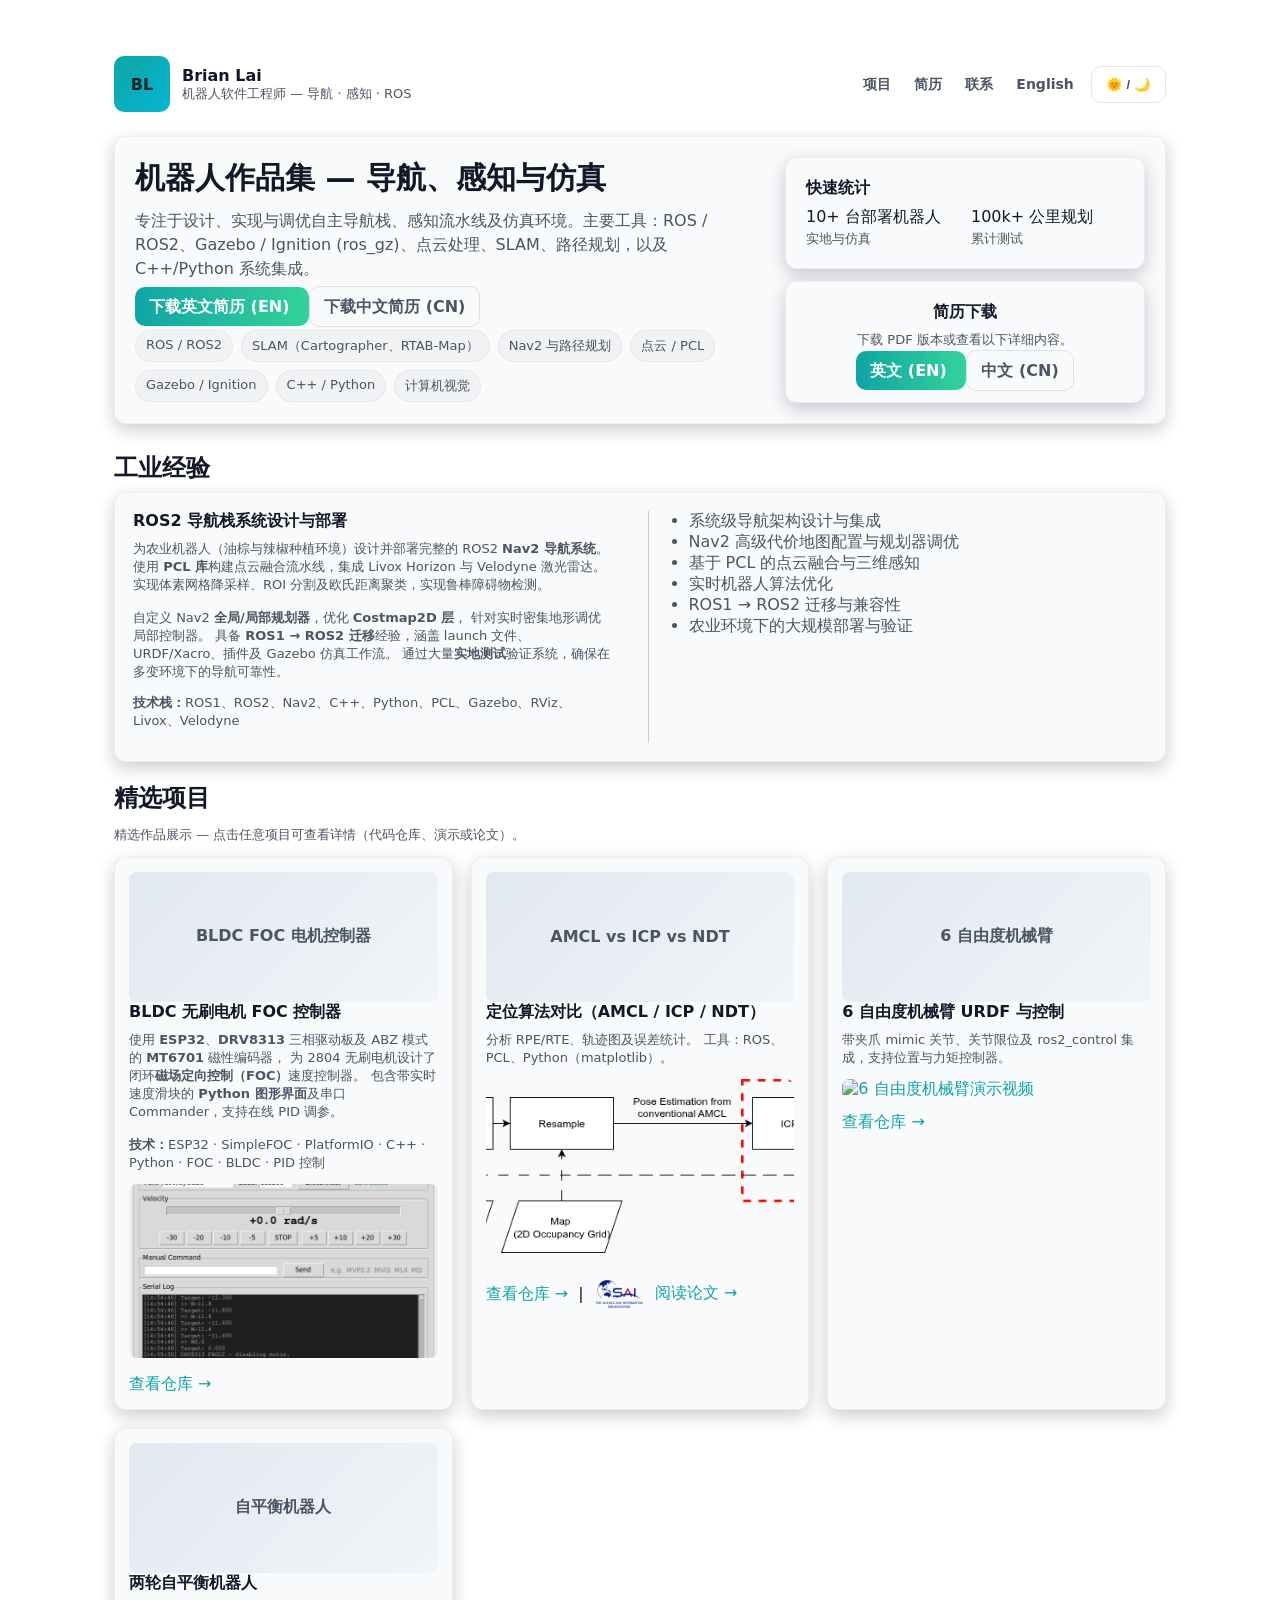
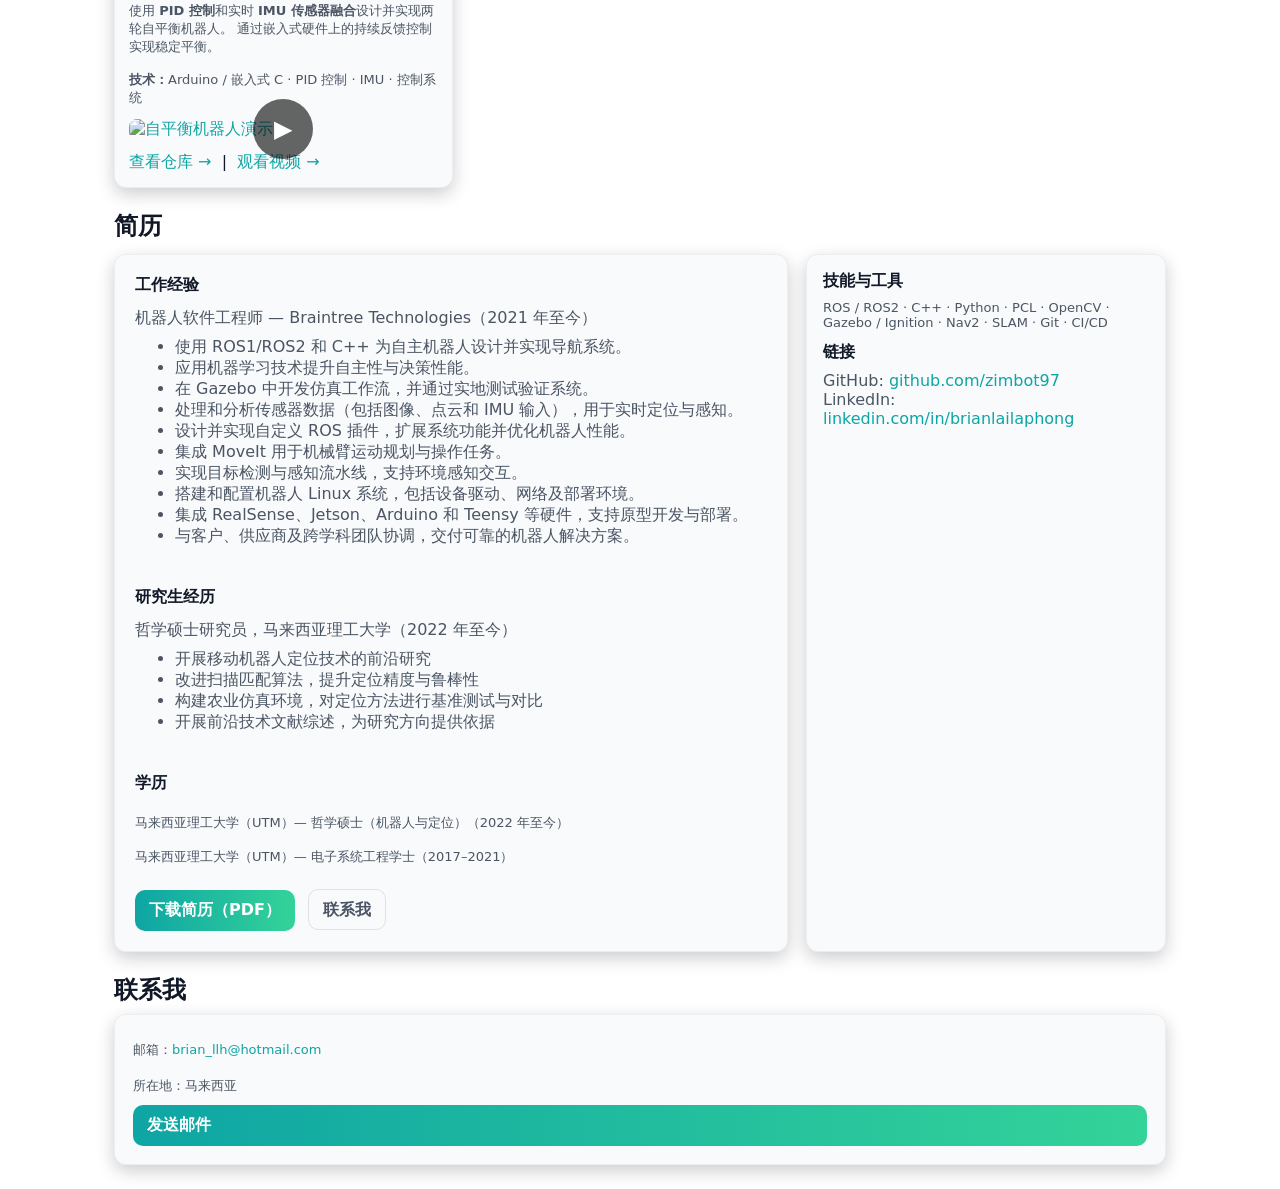
==== index_zh.html @ e74dd743 "latest update, add chinese page and fixed mobile view" ====
<!doctype html>
<html lang="zh">
<head>
  <meta charset="utf-8" />
  <meta name="viewport" content="width=device-width,initial-scale=1" />
  <title>机器人作品集 — Brian Lai</title>
  <meta name="description" content="机器人作品集与简历 — 导航、感知、仿真及 ROS 项目。" />
  <style>
    :root {
      --bg: #ffffff;
      --card: #f8fafc;
      --muted: #4b5563;
      --accent: #0ea5a4;
      --text: #111827;
    }

    [data-theme="dark"] {
      --bg: #0f1724;
      --card: #0b1220;
      --muted: #9aa4b2;
      --accent: #6ee7b7;
      --text: #e6eef6;
    }


    * { box-sizing: border-box; }
    html,body {
      height:100%;
      margin:0;
      font-family: Inter, ui-sans-serif, system-ui, -apple-system, "Segoe UI", Roboto, "Helvetica Neue", Arial;
      color: var(--text);
      transition: background 0.3s, color 0.3s;
    }
     [data-theme="dark"] body {
      background: #000000;
    }

    /* Industrial section layout */
    .industrial-container {
      display: flex;
      gap: 20px;
    }

    .industrial-left {
      flex: 1;
      padding-right: 16px;
    }

    .industrial-divider {
      width: 1px;
      background: #ccc;
    }

    .industrial-right {
      flex: 1;
    }

    .industrial-right ul {
      margin: 0;
      padding-left: 20px;
      color: var(--muted);
    }

@media (max-width: 768px) {
  .industrial-container {
    flex-direction: column;
  }
  .industrial-left,
  .industrial-divider {
    display: none;
  }
  .industrial-right {
    width: 100%;
  }
}

    a { color: var(--accent); text-decoration:none; }
    .wrap{max-width:1100px;margin:32px auto;padding:24px}
    header{display:flex;align-items:center;justify-content:space-between;margin-bottom:24px}
    .brand{display:flex;gap:12px;align-items:center}
    .logo{width:56px;height:56px;border-radius:10px;background:linear-gradient(135deg,#0ea5a4,#06b6d4);display:flex;align-items:center;justify-content:center;font-weight:700;color:#042028}
    nav a{margin-left:18px;font-weight:600;font-size:14px;color:var(--muted)}
    .hero{display:grid;grid-template-columns:1fr 360px;gap:28px;align-items:center;margin-bottom:28px}
    .card{background: var(--card);padding:20px;border-radius:12px;box-shadow:0 6px 18px rgba(2,6,23,0.2);border:1px solid rgba(0,0,0,0.05)}
    h1{margin:0;font-size:30px}
    p.lead{color:var(--muted);margin-top:10px;line-height:1.5}
    .ctas{margin-top:16px;display:flex;gap:12px}
    .btn{padding:10px 14px;border-radius:10px;font-weight:700;border:none;cursor:pointer}
    .btn-primary{background:linear-gradient(90deg,var(--accent),#34d399);color:#fff}
    .btn-ghost{background:transparent;color:var(--muted);border:1px solid rgba(0,0,0,0.1)}
    [data-theme="dark"] .btn-ghost{border:1px solid rgba(255,255,255,0.04)}
    .skills{display:flex;gap:8px;flex-wrap:wrap;margin-top:12px}
    .chip{background:rgba(0,0,0,0.03);padding:6px 10px;border-radius:999px;font-size:13px;color:var(--muted);border:1px solid rgba(0,0,0,0.05)}
    [data-theme="dark"] .chip{background:rgba(255,255,255,0.02);border:1px solid rgba(255,255,255,0.02)}

    /* Projects grid */
    .grid{display:grid;grid-template-columns:repeat(3,1fr);gap:18px}
    .project-title{font-size:16px;margin:0}
    .meta{color:var(--muted);font-size:13px;margin-top:8px}
    .proj-img{height:130px;border-radius:8px;background:linear-gradient(135deg,#e2e8f0,#f1f5f9);display:flex;align-items:center;justify-content:center;color:var(--muted);font-weight:700}
    [data-theme="dark"] .proj-img{background:linear-gradient(135deg,#072033,#0b1320)}

    /* Resume & contact */
    .two-col{display:grid;grid-template-columns:1fr 360px;gap:18px}
    .resume-card{display:flex;flex-direction:column;gap:12px}
    .download{display:inline-flex;align-items:center;gap:8px}

    footer{margin-top:36px;color:var(--muted);font-size:13px;text-align:center}

    /* Responsive */
    @media (max-width:960px){.hero{grid-template-columns:1fr} .two-col{grid-template-columns:1fr} .grid{grid-template-columns:repeat(2,1fr)} }
    @media (max-width:560px){.grid{grid-template-columns:1fr} .brand .logo{width:46px;height:46px}}

    /* Mobile nav */
    @media (max-width:640px){
      .wrap{padding:16px}
      header{flex-wrap:wrap;gap:10px}
      nav{display:flex;flex-wrap:wrap;gap:4px;align-items:center}
      nav a{margin-left:10px;font-size:13px}
      h1{font-size:22px}
    }
  </style>
</head>
<body>
  <div class="wrap">
    <header>
      <div class="brand">
        <div class="logo">BL</div>
        <div>
          <div style="font-weight:800">Brian Lai</div>
          <div style="font-size:13px;color:var(--muted)">机器人软件工程师 — 导航 · 感知 · ROS</div>
        </div>
      </div>
      <nav>
        <a href="#projects">项目</a>
        <a href="#resume">简历</a>
        <a href="#contact">联系</a>
        <a href="./index.html" style="margin-left:18px;font-weight:600;font-size:14px">English</a>
        <button id="theme-toggle" class="btn btn-ghost" style="margin-left:12px">🌞 / 🌙</button>
      </nav>
    </header>

    <!-- Hero -->
    <section class="hero card">
      <div>
        <h1>机器人作品集 — 导航、感知与仿真</h1>
        <p class="lead">专注于设计、实现与调优自主导航栈、感知流水线及仿真环境。主要工具：ROS / ROS2、Gazebo / Ignition (ros_gz)、点云处理、SLAM、路径规划，以及 C++/Python 系统集成。</p>

        <a class="btn btn-primary" href="./resource/resume.pdf" download>
          下载英文简历 (EN)
        </a>

        <a class="btn btn-ghost"
          href="./resource/resume_cn.pdf"
          download
          style="margin-top:8px">
          下载中文简历 (CN)
        </a>

        <div class="skills" aria-hidden>
          <div class="chip">ROS / ROS2</div>
          <div class="chip">SLAM（Cartographer、RTAB-Map）</div>
          <div class="chip">Nav2 与路径规划</div>
          <div class="chip">点云 / PCL</div>
          <div class="chip">Gazebo / Ignition</div>
          <div class="chip">C++ / Python</div>
          <div class="chip">计算机视觉</div>
        </div>
      </div>

      <aside style="display:flex;flex-direction:column;gap:12px">
        <div class="card">
          <div style="font-weight:700">快速统计</div>
          <div style="display:flex;gap:12px;margin-top:8px">
            <div style="flex:1;">10+ 台部署机器人<br><span class="meta">实地与仿真</span></div>
            <div style="flex:1;">100k+ 公里规划<br><span class="meta">累计测试</span></div>
          </div>
        </div>

        <div class="card" style="text-align:center">
          <div style="font-weight:700">简历下载</div>
          <div class="meta">下载 PDF 版本或查看以下详细内容。</div>
          <div style="margin-top:12px">
          <a class="btn btn-primary" href="./resource/resume.pdf" download>
            英文 (EN)
          </a>

          <a class="btn btn-ghost"
            href="./resource/resume_cn.pdf"
            download
            style="margin-top:8px">
            中文 (CN)
          </a>
          </div>
        </div>
      </aside>
    </section>

    <!-- Industrial -->
    <section id="industrial" style="margin-top:22px">
      <h2 style="margin-bottom:8px">工业经验</h2>
      <div class="card" style="padding:18px; width:100%">

        <div class="industrial-container">
          <!-- Left -->
          <div class="industrial-left">
            <h3 class="project-title">ROS2 导航栈系统设计与部署</h3>
            <p class="meta">
              为农业机器人（油棕与辣椒种植环境）设计并部署完整的 ROS2 <b>Nav2 导航系统</b>。
              使用 <b>PCL 库</b>构建点云融合流水线，集成 Livox Horizon 与 Velodyne 激光雷达。
              实现体素网格降采样、ROI 分割及欧氏距离聚类，实现鲁棒障碍物检测。<br><br>
              自定义 Nav2 <b>全局/局部规划器</b>，优化 <b>Costmap2D 层</b>，
              针对实时密集地形调优局部控制器。
              具备 <b>ROS1 → ROS2 迁移</b>经验，涵盖 launch 文件、URDF/Xacro、插件及 Gazebo 仿真工作流。
              通过大量<b>实地测试</b>验证系统，确保在多变环境下的导航可靠性。
            </p>
            <p class="meta" style="margin-top:8px">
              <b>技术栈：</b>ROS1、ROS2、Nav2、C++、Python、PCL、Gazebo、RViz、Livox、Velodyne
            </p>
          </div>

          <!-- Divider -->
          <div class="industrial-divider"></div>

          <!-- Right -->
          <div class="industrial-right">
            <ul>
              <li>系统级导航架构设计与集成</li>
              <li>Nav2 高级代价地图配置与规划器调优</li>
              <li>基于 PCL 的点云融合与三维感知</li>
              <li>实时机器人算法优化</li>
              <li>ROS1 → ROS2 迁移与兼容性</li>
              <li>农业环境下的大规模部署与验证</li>
            </ul>
          </div>
        </div>
      </div>
    </section>

    <!-- Projects -->
    <section id="projects" style="margin-top:18px">
      <h2 style="margin-bottom:12px">精选项目</h2>
      <p class="meta">精选作品展示 — 点击任意项目可查看详情（代码仓库、演示或论文）。</p>
      <div class="grid" style="margin-top:12px">

        <article class="card" style="padding:14px">
          <div class="proj-img">BLDC FOC 电机控制器</div>
          <h3 class="project-title">BLDC 无刷电机 FOC 控制器</h3>

          <div class="meta">
            使用 <b>ESP32</b>、<b>DRV8313</b> 三相驱动板及 ABZ 模式的 <b>MT6701</b> 磁性编码器，
            为 2804 无刷电机设计了闭环<b>磁场定向控制（FOC）</b>速度控制器。
            包含带实时速度滑块的 <b>Python 图形界面</b>及串口 Commander，支持在线 PID 调参。
            <br><br>
            <b>技术：</b>ESP32 · SimpleFOC · PlatformIO · C++ · Python · FOC · BLDC · PID 控制
          </div>

          <div style="margin-top:12px">
            <img
              src="./resource/bldc_motor_ui.png"
              alt="BLDC 电机控制器 Python 界面"
              style="width:100%; aspect-ratio:16/9; object-fit:cover; border-radius:8px"
            >
          </div>

          <div style="margin-top:12px">
            <a href="https://github.com/zimbot97/bldc_motor_test" target="_blank">
              查看仓库 →
            </a>
          </div>
        </article>

        <article class="card" style="padding:14px">
          <div class="proj-img">AMCL vs ICP vs NDT</div>
          <h3 class="project-title">定位算法对比（AMCL / ICP / NDT）</h3>
          <div class="meta">
            分析 RPE/RTE、轨迹图及误差统计。
            工具：ROS、PCL、Python（matplotlib）。
          </div>

          <div style="margin-top:12px">
            <a href="https://github.com/zimbot97/ros2_ws" target="_blank">
              <img src="./resource/proposed-high-res_1 11 Aug.png"
                  alt="AMCL vs ICP vs NDT 项目缩略图"
                  style="width:100%; aspect-ratio:16/9; object-fit:cover; border-radius:8px">
            </a>
          </div>

          <div style="margin-top:12px">
            <a href="https://github.com/zimbot97/ros2_ws" aria-label="查看项目">查看仓库 →</a> &nbsp;|&nbsp;
            <a href="https://thesai.org/Publications/ViewPaper?Volume=16&Issue=3&Code=ijacsa&SerialNo=100" aria-label="阅读论文">
              <img src="./resource/sai.png" alt="论文标志" style="height:50px; vertical-align:middle; margin-right:6px;">
              阅读论文 →
            </a>
          </div>
        </article>

        <article class="card" style="padding:14px">
          <div class="proj-img">6 自由度机械臂</div>
          <h3 class="project-title">6 自由度机械臂 URDF 与控制</h3>
          <div class="meta">
            带夹爪 mimic 关节、关节限位及 ros2_control 集成，支持位置与力矩控制器。
          </div>

          <div style="margin-top:12px">
            <a href="https://www.youtube.com/watch?v=IXoSNhc9wtE" target="_blank">
              <img src="https://img.youtube.com/vi/IXoSNhc9wtE/0.jpg"
                  alt="6 自由度机械臂演示视频"
                  style="width:100%; aspect-ratio:16/9; object-fit:cover; border-radius:8px">
            </a>
          </div>

          <div style="margin-top:12px">
            <a href="https://github.com/zimbot97/6dof_robotics_arm">查看仓库 →</a>
          </div>
        </article>

        <article class="card" style="padding:14px">
          <div class="proj-img">自平衡机器人</div>
          <h3 class="project-title">两轮自平衡机器人</h3>

          <div class="meta">
            使用 <b>PID 控制</b>和实时 <b>IMU 传感器融合</b>设计并实现两轮自平衡机器人。
            通过嵌入式硬件上的持续反馈控制实现稳定平衡。
            <br><br>
            <b>技术：</b>Arduino / 嵌入式 C · PID 控制 · IMU · 控制系统
          </div>

          <div style="margin-top:12px; position:relative;">
            <a href="https://www.youtube.com/watch?v=rlDmU0SHkQA" target="_blank">
              <img
                src="https://img.youtube.com/vi/rlDmU0SHkQA/maxresdefault.jpg"
                alt="自平衡机器人演示"
                style="width:100%; aspect-ratio:16/9; object-fit:cover; border-radius:8px"
              >
              <div style="
                position:absolute;
                top:50%; left:50%;
                transform:translate(-50%, -50%);
                background:rgba(0,0,0,0.6);
                border-radius:50%;
                width:60px; height:60px;
                display:flex;
                align-items:center;
                justify-content:center;
                color:white;
                font-size:24px;
              ">
                ▶
              </div>
            </a>
          </div>

          <div style="margin-top:12px">
            <a href="https://github.com/zimbot97/Self-balancing-two-wheels-robot" target="_blank">
              查看仓库 →
            </a>
            &nbsp;|&nbsp;
            <a href="https://www.youtube.com/watch?v=rlDmU0SHkQA" target="_blank">
              观看视频 →
            </a>
          </div>
        </article>

      </div>
    </section>

    <!-- Resume -->
    <section id="resume" style="margin-top:22px">
      <h2 style="margin-bottom:8px">简历</h2>
      <div class="two-col" style="margin-top:12px">
        <div class="card resume-card">

          <!-- Experience -->
          <div style="font-weight:800">工作经验</div>
          <div style="color:var(--muted)">
            机器人软件工程师 — Braintree Technologies（2021 年至今）
            <ul style="margin-top:8px;color:var(--muted)">
              <li>使用 ROS1/ROS2 和 C++ 为自主机器人设计并实现导航系统。</li>
              <li>应用机器学习技术提升自主性与决策性能。</li>
              <li>在 Gazebo 中开发仿真工作流，并通过实地测试验证系统。</li>
              <li>处理和分析传感器数据（包括图像、点云和 IMU 输入），用于实时定位与感知。</li>
              <li>设计并实现自定义 ROS 插件，扩展系统功能并优化机器人性能。</li>
              <li>集成 MoveIt 用于机械臂运动规划与操作任务。</li>
              <li>实现目标检测与感知流水线，支持环境感知交互。</li>
              <li>搭建和配置机器人 Linux 系统，包括设备驱动、网络及部署环境。</li>
              <li>集成 RealSense、Jetson、Arduino 和 Teensy 等硬件，支持原型开发与部署。</li>
              <li>与客户、供应商及跨学科团队协调，交付可靠的机器人解决方案。</li>
            </ul>
          </div>

          <!-- Postgraduate Experience -->
          <div style="font-weight:800;margin-top:12px">研究生经历</div>
          <div style="color:var(--muted)">
            哲学硕士研究员，马来西亚理工大学（2022 年至今）
            <ul style="margin-top:8px;color:var(--muted)">
              <li>开展移动机器人定位技术的前沿研究</li>
              <li>改进扫描匹配算法，提升定位精度与鲁棒性</li>
              <li>构建农业仿真环境，对定位方法进行基准测试与对比</li>
              <li>开展前沿技术文献综述，为研究方向提供依据</li>
            </ul>
          </div>

          <!-- Education -->
          <div style="font-weight:800;margin-top:12px">学历</div>
          <div class="meta">
            马来西亚理工大学（UTM）— 哲学硕士（机器人与定位）（2022 年至今）
          </div>
          <div class="meta" style="margin-top:4px">
            马来西亚理工大学（UTM）— 电子系统工程学士（2017–2021）
          </div>

          <div style="margin-top:12px">
            <a class="btn btn-primary download" href="./resource/resume.pdf" download>下载简历（PDF）</a>
            <a class="btn btn-ghost" style="margin-left:8px" href="#contact">联系我</a>
          </div>
        </div>

        <!-- Sidebar -->
        <aside class="card" style="padding:16px">
          <div style="font-weight:700">技能与工具</div>
          <div class="meta" style="margin-top:8px">
            ROS / ROS2 · C++ · Python · PCL · OpenCV · Gazebo / Ignition · Nav2 · SLAM · Git · CI/CD
          </div>

          <div style="margin-top:12px">
            <div style="font-weight:700">链接</div>
            <div style="margin-top:8px;color:var(--muted)">
              <div>GitHub: <a href="https://github.com/zimbot97">github.com/zimbot97</a></div>
              <div>LinkedIn: <a href="https://linkedin.com/in/brianlailaphong">linkedin.com/in/brianlailaphong</a></div>
            </div>
          </div>
        </aside>
      </div>
    </section>

    <!-- Contact -->
    <section id="contact" style="margin-top:22px">
      <h2 style="margin-bottom:8px">联系我</h2>
      <div class="card" style="padding:18px;display:flex;flex-direction:column;gap:10px">
        <div class="meta">邮箱：<a href="mailto:brian_llh@hotmail.com">brian_llh@hotmail.com</a></div>
        <div class="meta">所在地：马来西亚</div>

        <a class="btn btn-primary"
          href="mailto:brian_llh@hotmail.com?subject=Contact from Website&body=Hi Brian,">
          发送邮件
        </a>
      </div>
    </section>

  </div>

  <script>
    const root = document.documentElement;
    const toggleBtn = document.getElementById("theme-toggle");

    const savedTheme = localStorage.getItem("theme");
    if (savedTheme) {
      root.setAttribute("data-theme", savedTheme);
    } else if (window.matchMedia("(prefers-color-scheme: dark)").matches) {
      root.setAttribute("data-theme", "dark");
    }

    toggleBtn.addEventListener("click", () => {
      if (root.getAttribute("data-theme") === "dark") {
        root.setAttribute("data-theme", "light");
        localStorage.setItem("theme", "light");
      } else {
        root.setAttribute("data-theme", "dark");
        localStorage.setItem("theme", "dark");
      }
    });
  </script>

  <!-- Google tag (gtag.js) -->
<script async src="https://www.googletagmanager.com/gtag/js?id=G-XYKCB21JE3"></script>
<script>
  window.dataLayer = window.dataLayer || [];
  function gtag(){dataLayer.push(arguments);}
  gtag('js', new Date());

  gtag('config', 'G-XYKCB21JE3');
</script>
</body>
</html>
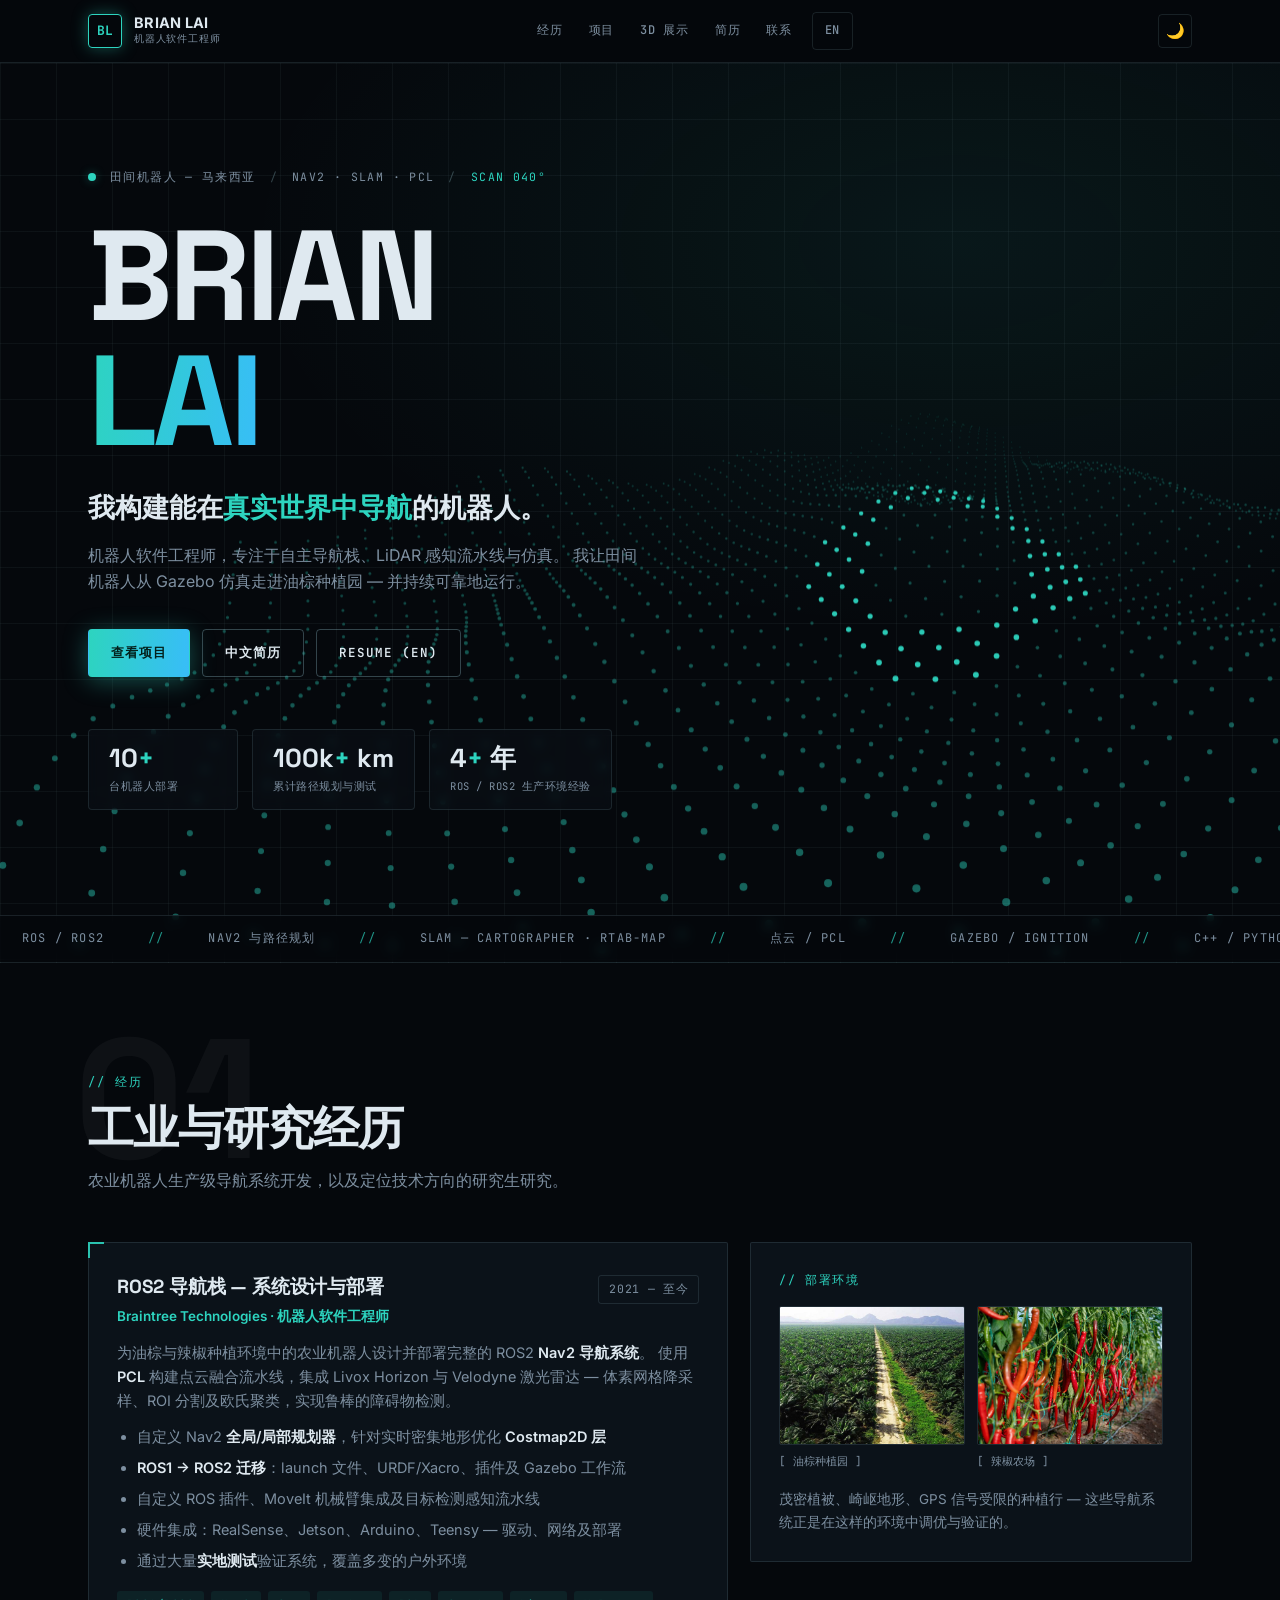
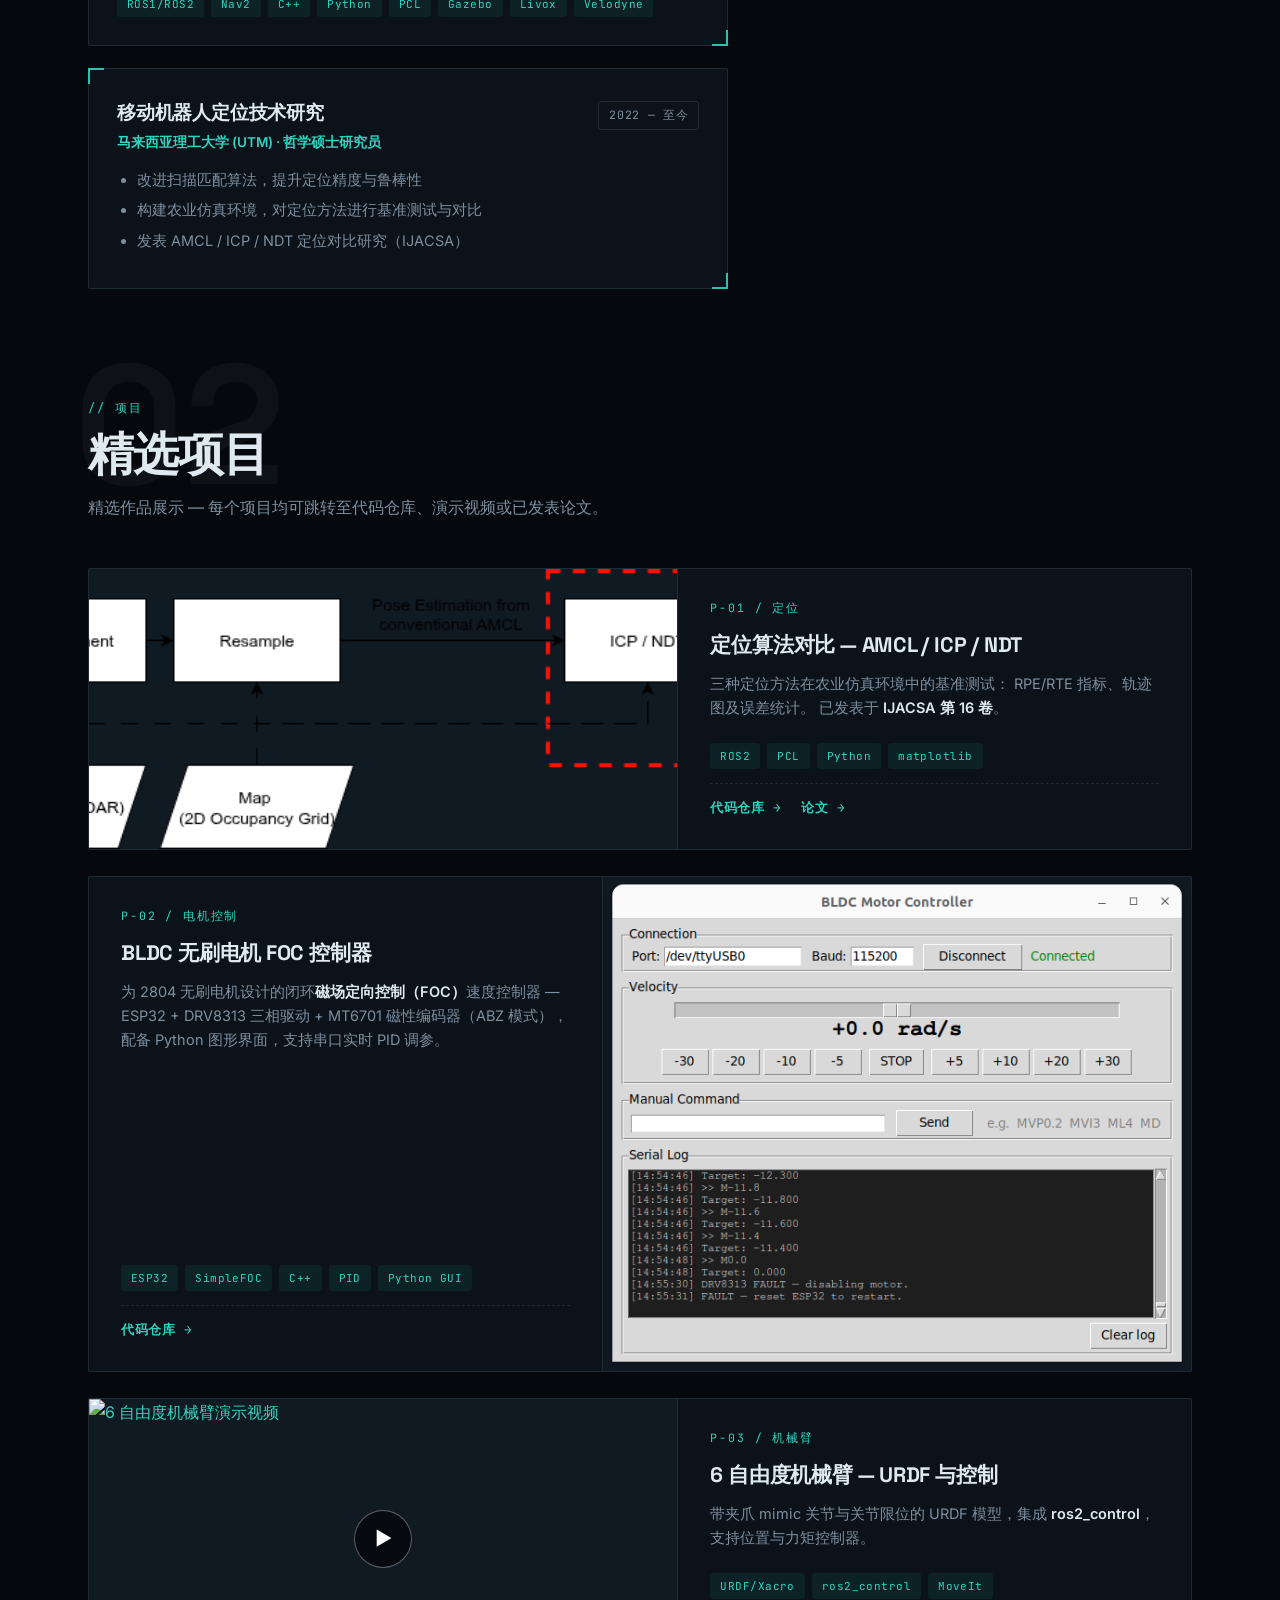
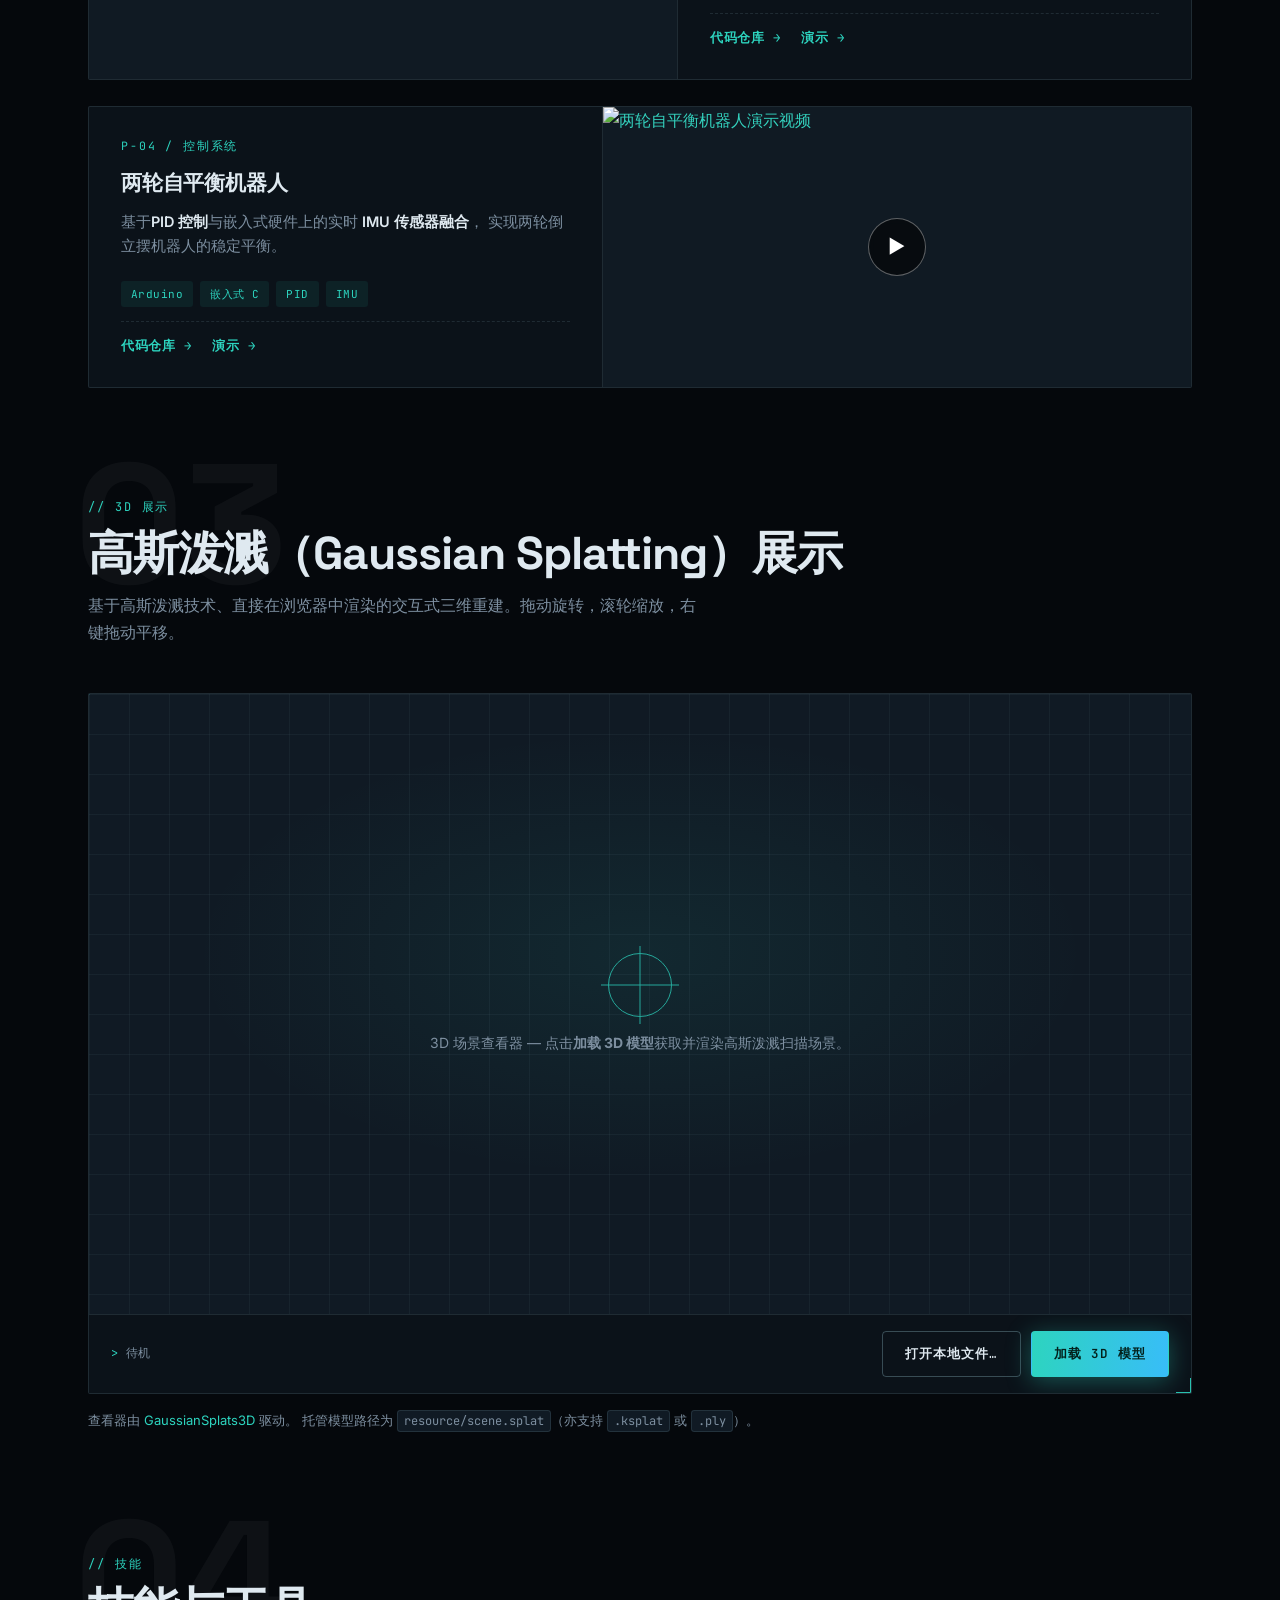
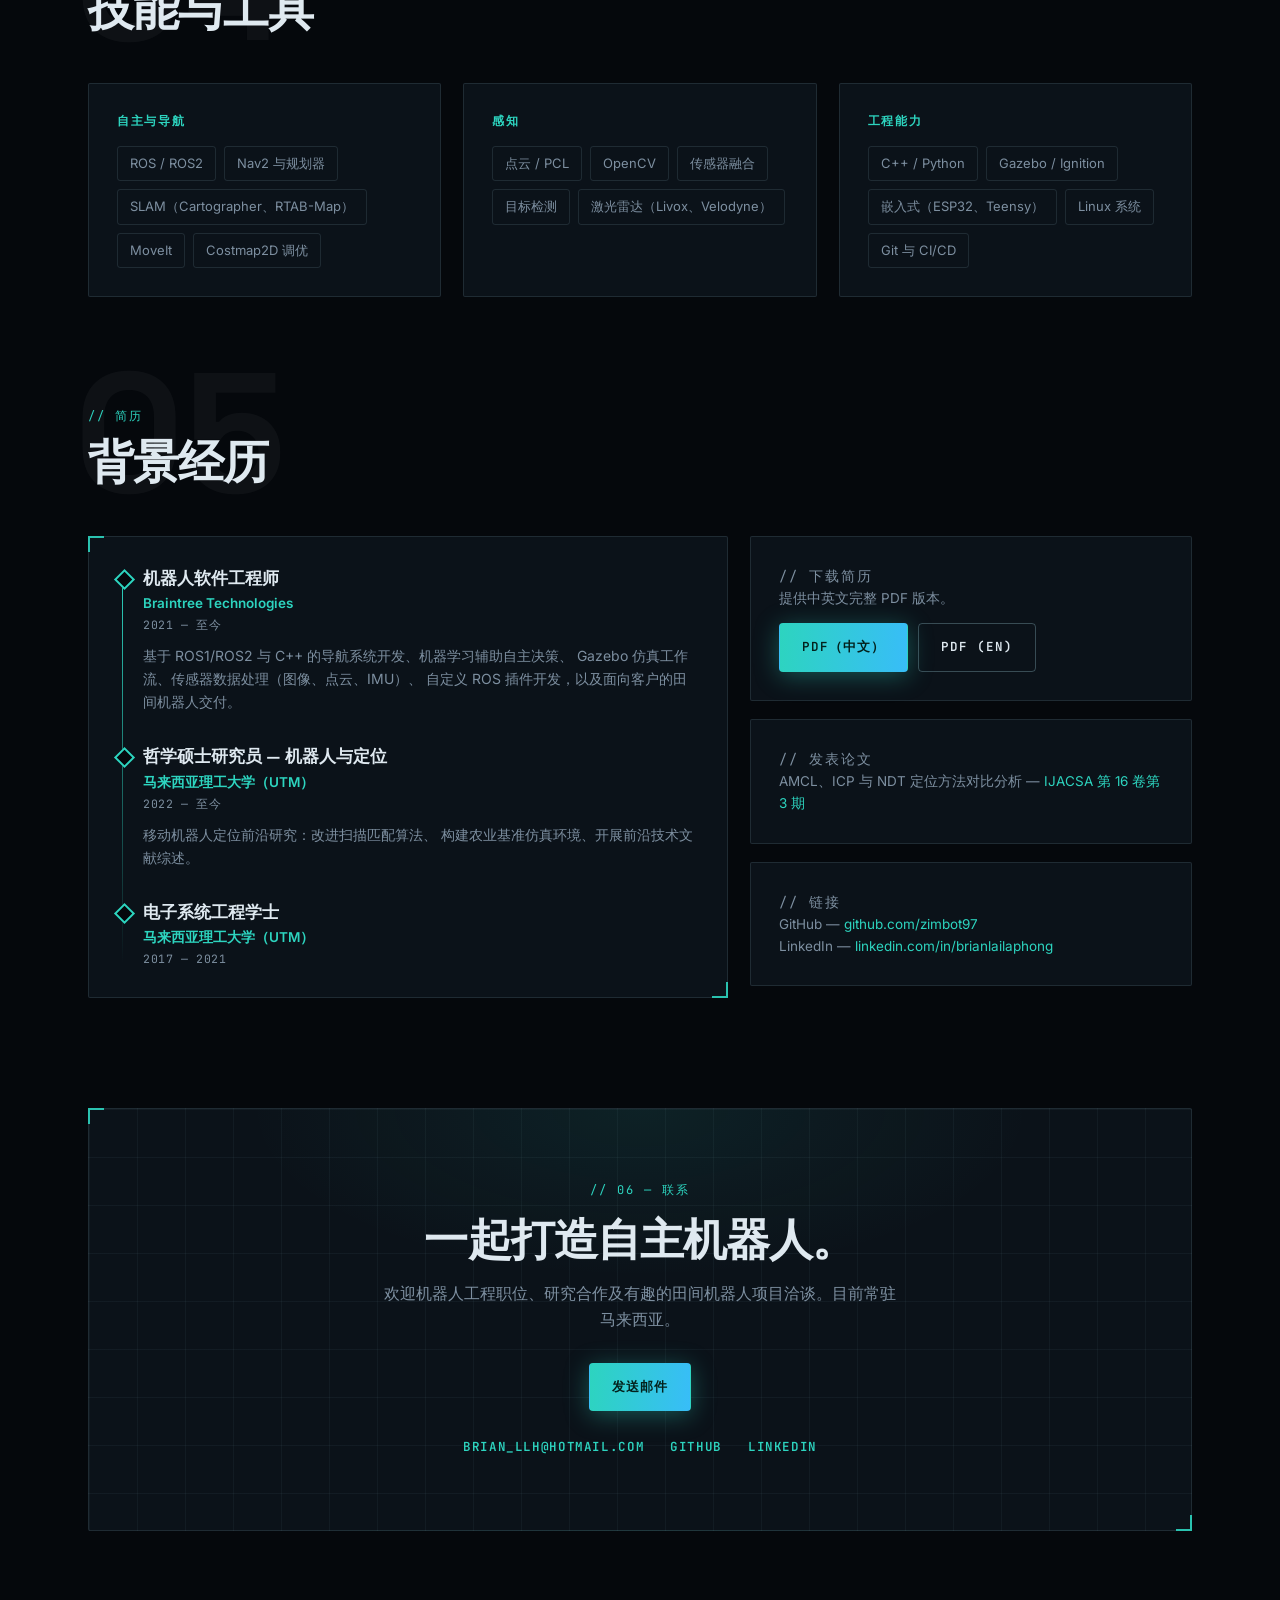
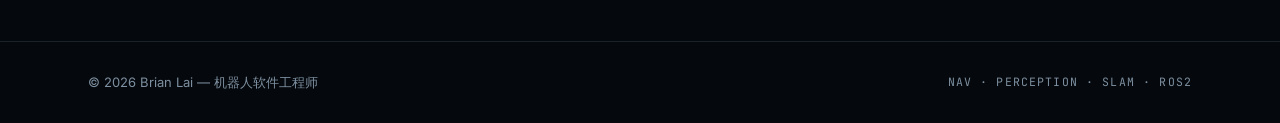
==== commit 801eb5be: "redesign modern" ====
--- a/index_zh.html
+++ b/index_zh.html
@@ -3,483 +3,464 @@
 <head>
   <meta charset="utf-8" />
   <meta name="viewport" content="width=device-width,initial-scale=1" />
-  <title>机器人作品集 — Brian Lai</title>
-  <meta name="description" content="机器人作品集与简历 — 导航、感知、仿真及 ROS 项目。" />
-  <style>
-    :root {
-      --bg: #ffffff;
-      --card: #f8fafc;
-      --muted: #4b5563;
-      --accent: #0ea5a4;
-      --text: #111827;
+  <title>Brian Lai — 机器人软件工程师</title>
+  <meta name="description" content="Brian Lai 的机器人作品集 — 自主导航、感知、SLAM 及 ROS/ROS2 田间机器人系统。" />
+  <meta property="og:title" content="Brian Lai — 机器人软件工程师" />
+  <meta property="og:description" content="自主导航、感知、SLAM 及 ROS/ROS2 田间机器人系统。" />
+  <meta property="og:type" content="website" />
+
+  <link rel="preconnect" href="https://fonts.googleapis.com" />
+  <link rel="preconnect" href="https://fonts.gstatic.com" crossorigin />
+  <link href="https://fonts.googleapis.com/css2?family=Inter:wght@400;500;600;700&family=Space+Grotesk:wght@500;600;700&family=JetBrains+Mono:wght@400;500;600&display=swap" rel="stylesheet" />
+  <link rel="stylesheet" href="./assets/style.css" />
+
+  <!-- Gaussian splat viewer (lazy-loaded on demand by assets/main.js) -->
+  <script type="importmap">
+  {
+    "imports": {
+      "three": "https://unpkg.com/three@0.160.0/build/three.module.js",
+      "@mkkellogg/gaussian-splats-3d": "https://unpkg.com/@mkkellogg/gaussian-splats-3d@0.4/build/gaussian-splats-3d.module.js"
     }
-
-    [data-theme="dark"] {
-      --bg: #0f1724;
-      --card: #0b1220;
-      --muted: #9aa4b2;
-      --accent: #6ee7b7;
-      --text: #e6eef6;
-    }
-
-
-    * { box-sizing: border-box; }
-    html,body {
-      height:100%;
-      margin:0;
-      font-family: Inter, ui-sans-serif, system-ui, -apple-system, "Segoe UI", Roboto, "Helvetica Neue", Arial;
-      color: var(--text);
-      transition: background 0.3s, color 0.3s;
-    }
-     [data-theme="dark"] body {
-      background: #000000;
-    }
-
-    /* Industrial section layout */
-    .industrial-container {
-      display: flex;
-      gap: 20px;
-    }
-
-    .industrial-left {
-      flex: 1;
-      padding-right: 16px;
-    }
-
-    .industrial-divider {
-      width: 1px;
-      background: #ccc;
-    }
-
-    .industrial-right {
-      flex: 1;
-    }
-
-    .industrial-right ul {
-      margin: 0;
-      padding-left: 20px;
-      color: var(--muted);
-    }
-
-@media (max-width: 768px) {
-  .industrial-container {
-    flex-direction: column;
   }
-  .industrial-left,
-  .industrial-divider {
-    display: none;
-  }
-  .industrial-right {
-    width: 100%;
-  }
-}
-
-    a { color: var(--accent); text-decoration:none; }
-    .wrap{max-width:1100px;margin:32px auto;padding:24px}
-    header{display:flex;align-items:center;justify-content:space-between;margin-bottom:24px}
-    .brand{display:flex;gap:12px;align-items:center}
-    .logo{width:56px;height:56px;border-radius:10px;background:linear-gradient(135deg,#0ea5a4,#06b6d4);display:flex;align-items:center;justify-content:center;font-weight:700;color:#042028}
-    nav a{margin-left:18px;font-weight:600;font-size:14px;color:var(--muted)}
-    .hero{display:grid;grid-template-columns:1fr 360px;gap:28px;align-items:center;margin-bottom:28px}
-    .card{background: var(--card);padding:20px;border-radius:12px;box-shadow:0 6px 18px rgba(2,6,23,0.2);border:1px solid rgba(0,0,0,0.05)}
-    h1{margin:0;font-size:30px}
-    p.lead{color:var(--muted);margin-top:10px;line-height:1.5}
-    .ctas{margin-top:16px;display:flex;gap:12px}
-    .btn{padding:10px 14px;border-radius:10px;font-weight:700;border:none;cursor:pointer}
-    .btn-primary{background:linear-gradient(90deg,var(--accent),#34d399);color:#fff}
-    .btn-ghost{background:transparent;color:var(--muted);border:1px solid rgba(0,0,0,0.1)}
-    [data-theme="dark"] .btn-ghost{border:1px solid rgba(255,255,255,0.04)}
-    .skills{display:flex;gap:8px;flex-wrap:wrap;margin-top:12px}
-    .chip{background:rgba(0,0,0,0.03);padding:6px 10px;border-radius:999px;font-size:13px;color:var(--muted);border:1px solid rgba(0,0,0,0.05)}
-    [data-theme="dark"] .chip{background:rgba(255,255,255,0.02);border:1px solid rgba(255,255,255,0.02)}
-
-    /* Projects grid */
-    .grid{display:grid;grid-template-columns:repeat(3,1fr);gap:18px}
-    .project-title{font-size:16px;margin:0}
-    .meta{color:var(--muted);font-size:13px;margin-top:8px}
-    .proj-img{height:130px;border-radius:8px;background:linear-gradient(135deg,#e2e8f0,#f1f5f9);display:flex;align-items:center;justify-content:center;color:var(--muted);font-weight:700}
-    [data-theme="dark"] .proj-img{background:linear-gradient(135deg,#072033,#0b1320)}
-
-    /* Resume & contact */
-    .two-col{display:grid;grid-template-columns:1fr 360px;gap:18px}
-    .resume-card{display:flex;flex-direction:column;gap:12px}
-    .download{display:inline-flex;align-items:center;gap:8px}
-
-    footer{margin-top:36px;color:var(--muted);font-size:13px;text-align:center}
-
-    /* Responsive */
-    @media (max-width:960px){.hero{grid-template-columns:1fr} .two-col{grid-template-columns:1fr} .grid{grid-template-columns:repeat(2,1fr)} }
-    @media (max-width:560px){.grid{grid-template-columns:1fr} .brand .logo{width:46px;height:46px}}
-
-    /* Mobile nav */
-    @media (max-width:640px){
-      .wrap{padding:16px}
-      header{flex-wrap:wrap;gap:10px}
-      nav{display:flex;flex-wrap:wrap;gap:4px;align-items:center}
-      nav a{margin-left:10px;font-size:13px}
-      h1{font-size:22px}
-    }
-  </style>
+  </script>
 </head>
 <body>
-  <div class="wrap">
-    <header>
-      <div class="brand">
+
+  <!-- ================= 导航 ================= -->
+  <nav class="nav">
+    <div class="wrap nav-inner">
+      <a class="brand" href="#top">
         <div class="logo">BL</div>
         <div>
-          <div style="font-weight:800">Brian Lai</div>
-          <div style="font-size:13px;color:var(--muted)">机器人软件工程师 — 导航 · 感知 · ROS</div>
-        </div>
-      </div>
-      <nav>
+          <div class="brand-name">BRIAN LAI</div>
+          <div class="brand-role">机器人软件工程师</div>
+        </div>
+      </a>
+
+      <div class="nav-links" id="nav-links">
+        <a href="#experience">经历</a>
         <a href="#projects">项目</a>
+        <a href="#showcase">3D 展示</a>
         <a href="#resume">简历</a>
         <a href="#contact">联系</a>
-        <a href="./index.html" style="margin-left:18px;font-weight:600;font-size:14px">English</a>
-        <button id="theme-toggle" class="btn btn-ghost" style="margin-left:12px">🌞 / 🌙</button>
-      </nav>
-    </header>
-
-    <!-- Hero -->
-    <section class="hero card">
-      <div>
-        <h1>机器人作品集 — 导航、感知与仿真</h1>
-        <p class="lead">专注于设计、实现与调优自主导航栈、感知流水线及仿真环境。主要工具：ROS / ROS2、Gazebo / Ignition (ros_gz)、点云处理、SLAM、路径规划，以及 C++/Python 系统集成。</p>
-
-        <a class="btn btn-primary" href="./resource/resume.pdf" download>
-          下载英文简历 (EN)
-        </a>
-
-        <a class="btn btn-ghost"
-          href="./resource/resume_cn.pdf"
-          download
-          style="margin-top:8px">
-          下载中文简历 (CN)
-        </a>
-
-        <div class="skills" aria-hidden>
-          <div class="chip">ROS / ROS2</div>
-          <div class="chip">SLAM（Cartographer、RTAB-Map）</div>
-          <div class="chip">Nav2 与路径规划</div>
-          <div class="chip">点云 / PCL</div>
-          <div class="chip">Gazebo / Ignition</div>
-          <div class="chip">C++ / Python</div>
-          <div class="chip">计算机视觉</div>
-        </div>
-      </div>
-
-      <aside style="display:flex;flex-direction:column;gap:12px">
-        <div class="card">
-          <div style="font-weight:700">快速统计</div>
-          <div style="display:flex;gap:12px;margin-top:8px">
-            <div style="flex:1;">10+ 台部署机器人<br><span class="meta">实地与仿真</span></div>
-            <div style="flex:1;">100k+ 公里规划<br><span class="meta">累计测试</span></div>
-          </div>
-        </div>
-
-        <div class="card" style="text-align:center">
-          <div style="font-weight:700">简历下载</div>
-          <div class="meta">下载 PDF 版本或查看以下详细内容。</div>
-          <div style="margin-top:12px">
-          <a class="btn btn-primary" href="./resource/resume.pdf" download>
-            英文 (EN)
+        <a class="lang" href="./index.html">EN</a>
+      </div>
+
+      <div style="display:flex;gap:8px;align-items:center">
+        <button id="theme-toggle" class="icon-btn" aria-label="切换主题">🌙</button>
+        <button id="nav-burger" class="icon-btn nav-burger" aria-label="菜单">☰</button>
+      </div>
+    </div>
+  </nav>
+
+  <!-- ================= 首屏 ================= -->
+  <header class="hero" id="top">
+    <canvas id="pointcloud" aria-hidden="true"></canvas>
+
+    <div class="wrap hero-inner">
+      <div class="hud-line mono">
+        <span class="dot"></span>
+        <span>田间机器人 — 马来西亚</span>
+        <span class="hud-sep">/</span>
+        <span>Nav2 · SLAM · PCL</span>
+        <span class="hud-sep">/</span>
+        <span id="hud-scan">SCAN 000°</span>
+      </div>
+
+      <h1 class="hero-name">Brian<br /><span class="accent">Lai</span></h1>
+
+      <p class="hero-tagline">我构建能在<em>真实世界中导航</em>的机器人。</p>
+
+      <p class="lead">
+        机器人软件工程师，专注于自主导航栈、LiDAR 感知流水线与仿真。
+        我让田间机器人从 Gazebo 仿真走进油棕种植园 — 并持续可靠地运行。
+      </p>
+
+      <div class="ctas">
+        <a class="btn btn-primary" href="#projects">查看项目</a>
+        <a class="btn btn-ghost" href="./resource/resume_cn.pdf" download>中文简历</a>
+        <a class="btn btn-ghost" href="./resource/resume.pdf" download>Resume (EN)</a>
+      </div>
+
+      <div class="hero-stats">
+        <div class="stat">
+          <div class="stat-num">10<em>+</em></div>
+          <div class="stat-label">台机器人部署</div>
+        </div>
+        <div class="stat">
+          <div class="stat-num">100k<em>+</em> km</div>
+          <div class="stat-label">累计路径规划与测试</div>
+        </div>
+        <div class="stat">
+          <div class="stat-num">4<em>+</em> 年</div>
+          <div class="stat-label">ROS / ROS2 生产环境经验</div>
+        </div>
+      </div>
+    </div>
+
+    <div class="ticker" aria-hidden="true">
+      <div class="ticker-track">
+        <div class="ticker-group">
+          <span>ROS / ROS2</span><span>Nav2 与路径规划</span><span>SLAM — Cartographer · RTAB-Map</span>
+          <span>点云 / PCL</span><span>Gazebo / Ignition</span><span>C++ / Python</span>
+          <span>计算机视觉</span><span>MoveIt</span><span>Livox · Velodyne 激光雷达</span>
+        </div>
+        <div class="ticker-group">
+          <span>ROS / ROS2</span><span>Nav2 与路径规划</span><span>SLAM — Cartographer · RTAB-Map</span>
+          <span>点云 / PCL</span><span>Gazebo / Ignition</span><span>C++ / Python</span>
+          <span>计算机视觉</span><span>MoveIt</span><span>Livox · Velodyne 激光雷达</span>
+        </div>
+      </div>
+    </div>
+  </header>
+
+  <main class="wrap">
+
+    <!-- ================= 经历 ================= -->
+    <section class="section" id="experience">
+      <div class="section-head reveal">
+        <span class="ghost-num">01</span>
+        <div class="section-index mono">// 经历</div>
+        <h2>工业与研究经历</h2>
+        <p>农业机器人生产级导航系统开发，以及定位技术方向的研究生研究。</p>
+      </div>
+
+      <div class="exp-grid">
+        <div class="exp-main">
+          <article class="card corners reveal">
+            <div class="exp-header">
+              <div>
+                <h3>ROS2 导航栈 — 系统设计与部署</h3>
+                <div class="exp-org">Braintree Technologies · 机器人软件工程师</div>
+              </div>
+              <div class="exp-date">2021 — 至今</div>
+            </div>
+            <div class="exp-body">
+              为油棕与辣椒种植环境中的农业机器人设计并部署完整的 ROS2 <b>Nav2 导航系统</b>。
+              使用 <b>PCL</b> 构建点云融合流水线，集成 Livox Horizon 与 Velodyne 激光雷达 —
+              体素网格降采样、ROI 分割及欧氏聚类，实现鲁棒的障碍物检测。
+              <ul>
+                <li>自定义 Nav2 <b>全局/局部规划器</b>，针对实时密集地形优化 <b>Costmap2D 层</b></li>
+                <li><b>ROS1 → ROS2 迁移</b>：launch 文件、URDF/Xacro、插件及 Gazebo 工作流</li>
+                <li>自定义 ROS 插件、MoveIt 机械臂集成及目标检测感知流水线</li>
+                <li>硬件集成：RealSense、Jetson、Arduino、Teensy — 驱动、网络及部署</li>
+                <li>通过大量<b>实地测试</b>验证系统，覆盖多变的户外环境</li>
+              </ul>
+            </div>
+            <div class="tags" style="margin-top:18px">
+              <span class="tag">ROS1/ROS2</span><span class="tag">Nav2</span><span class="tag">C++</span>
+              <span class="tag">Python</span><span class="tag">PCL</span><span class="tag">Gazebo</span>
+              <span class="tag">Livox</span><span class="tag">Velodyne</span>
+            </div>
+          </article>
+
+          <article class="card corners reveal">
+            <div class="exp-header">
+              <div>
+                <h3>移动机器人定位技术研究</h3>
+                <div class="exp-org">马来西亚理工大学 (UTM) · 哲学硕士研究员</div>
+              </div>
+              <div class="exp-date">2022 — 至今</div>
+            </div>
+            <div class="exp-body">
+              <ul style="margin-top:0">
+                <li>改进扫描匹配算法，提升定位精度与鲁棒性</li>
+                <li>构建农业仿真环境，对定位方法进行基准测试与对比</li>
+                <li>发表 AMCL / ICP / NDT 定位对比研究（IJACSA）</li>
+              </ul>
+            </div>
+          </article>
+        </div>
+
+        <aside class="card reveal">
+          <p class="panel-label">// 部署环境</p>
+          <div class="field-photos">
+            <figure>
+              <img src="./resource/palm_oil.jpg" alt="油棕种植园部署环境" loading="lazy" />
+              <figcaption>[ 油棕种植园 ]</figcaption>
+            </figure>
+            <figure>
+              <img src="./resource/chilli.jpg" alt="辣椒农场部署环境" loading="lazy" />
+              <figcaption>[ 辣椒农场 ]</figcaption>
+            </figure>
+          </div>
+          <p class="side-note">
+            茂密植被、崎岖地形、GPS 信号受限的种植行 —
+            这些导航系统正是在这样的环境中调优与验证的。
+          </p>
+        </aside>
+      </div>
+    </section>
+
+    <!-- ================= 项目 ================= -->
+    <section class="section" id="projects">
+      <div class="section-head reveal">
+        <span class="ghost-num">02</span>
+        <div class="section-index mono">// 项目</div>
+        <h2>精选项目</h2>
+        <p>精选作品展示 — 每个项目均可跳转至代码仓库、演示视频或已发表论文。</p>
+      </div>
+
+      <div class="projects">
+
+        <article class="card proj reveal">
+          <a class="proj-media" href="https://github.com/zimbot97/ros2_ws" target="_blank" rel="noopener">
+            <img src="./resource/proposed-high-res_1 11 Aug.png" alt="AMCL vs ICP vs NDT 轨迹对比" loading="lazy" />
           </a>
-
-          <a class="btn btn-ghost"
-            href="./resource/resume_cn.pdf"
-            download
-            style="margin-top:8px">
-            中文 (CN)
+          <div class="proj-info">
+            <div class="proj-id">P-01 / 定位</div>
+            <h3>定位算法对比 — AMCL / ICP / NDT</h3>
+            <p class="proj-desc">
+              三种定位方法在农业仿真环境中的基准测试：
+              RPE/RTE 指标、轨迹图及误差统计。
+              已发表于 <b>IJACSA 第 16 卷</b>。
+            </p>
+            <div class="tags">
+              <span class="tag">ROS2</span><span class="tag">PCL</span><span class="tag">Python</span><span class="tag">matplotlib</span>
+            </div>
+            <div class="proj-links">
+              <a href="https://github.com/zimbot97/ros2_ws" target="_blank" rel="noopener">代码仓库 →</a>
+              <a href="https://thesai.org/Publications/ViewPaper?Volume=16&Issue=3&Code=ijacsa&SerialNo=100" target="_blank" rel="noopener">论文 →</a>
+            </div>
+          </div>
+        </article>
+
+        <article class="card proj flip reveal">
+          <a class="proj-media" href="https://github.com/zimbot97/bldc_motor_test" target="_blank" rel="noopener">
+            <img src="./resource/bldc_motor_ui.png" alt="BLDC 电机控制器 Python 界面" loading="lazy" />
           </a>
-          </div>
-        </div>
-      </aside>
-    </section>
-
-    <!-- Industrial -->
-    <section id="industrial" style="margin-top:22px">
-      <h2 style="margin-bottom:8px">工业经验</h2>
-      <div class="card" style="padding:18px; width:100%">
-
-        <div class="industrial-container">
-          <!-- Left -->
-          <div class="industrial-left">
-            <h3 class="project-title">ROS2 导航栈系统设计与部署</h3>
-            <p class="meta">
-              为农业机器人（油棕与辣椒种植环境）设计并部署完整的 ROS2 <b>Nav2 导航系统</b>。
-              使用 <b>PCL 库</b>构建点云融合流水线，集成 Livox Horizon 与 Velodyne 激光雷达。
-              实现体素网格降采样、ROI 分割及欧氏距离聚类，实现鲁棒障碍物检测。<br><br>
-              自定义 Nav2 <b>全局/局部规划器</b>，优化 <b>Costmap2D 层</b>，
-              针对实时密集地形调优局部控制器。
-              具备 <b>ROS1 → ROS2 迁移</b>经验，涵盖 launch 文件、URDF/Xacro、插件及 Gazebo 仿真工作流。
-              通过大量<b>实地测试</b>验证系统，确保在多变环境下的导航可靠性。
-            </p>
-            <p class="meta" style="margin-top:8px">
-              <b>技术栈：</b>ROS1、ROS2、Nav2、C++、Python、PCL、Gazebo、RViz、Livox、Velodyne
-            </p>
-          </div>
-
-          <!-- Divider -->
-          <div class="industrial-divider"></div>
-
-          <!-- Right -->
-          <div class="industrial-right">
-            <ul>
-              <li>系统级导航架构设计与集成</li>
-              <li>Nav2 高级代价地图配置与规划器调优</li>
-              <li>基于 PCL 的点云融合与三维感知</li>
-              <li>实时机器人算法优化</li>
-              <li>ROS1 → ROS2 迁移与兼容性</li>
-              <li>农业环境下的大规模部署与验证</li>
-            </ul>
-          </div>
-        </div>
-      </div>
-    </section>
-
-    <!-- Projects -->
-    <section id="projects" style="margin-top:18px">
-      <h2 style="margin-bottom:12px">精选项目</h2>
-      <p class="meta">精选作品展示 — 点击任意项目可查看详情（代码仓库、演示或论文）。</p>
-      <div class="grid" style="margin-top:12px">
-
-        <article class="card" style="padding:14px">
-          <div class="proj-img">BLDC FOC 电机控制器</div>
-          <h3 class="project-title">BLDC 无刷电机 FOC 控制器</h3>
-
-          <div class="meta">
-            使用 <b>ESP32</b>、<b>DRV8313</b> 三相驱动板及 ABZ 模式的 <b>MT6701</b> 磁性编码器，
-            为 2804 无刷电机设计了闭环<b>磁场定向控制（FOC）</b>速度控制器。
-            包含带实时速度滑块的 <b>Python 图形界面</b>及串口 Commander，支持在线 PID 调参。
-            <br><br>
-            <b>技术：</b>ESP32 · SimpleFOC · PlatformIO · C++ · Python · FOC · BLDC · PID 控制
-          </div>
-
-          <div style="margin-top:12px">
-            <img
-              src="./resource/bldc_motor_ui.png"
-              alt="BLDC 电机控制器 Python 界面"
-              style="width:100%; aspect-ratio:16/9; object-fit:cover; border-radius:8px"
-            >
-          </div>
-
-          <div style="margin-top:12px">
-            <a href="https://github.com/zimbot97/bldc_motor_test" target="_blank">
-              查看仓库 →
-            </a>
+          <div class="proj-info">
+            <div class="proj-id">P-02 / 电机控制</div>
+            <h3>BLDC 无刷电机 FOC 控制器</h3>
+            <p class="proj-desc">
+              为 2804 无刷电机设计的闭环<b>磁场定向控制（FOC）</b>速度控制器 —
+              ESP32 + DRV8313 三相驱动 + MT6701 磁性编码器（ABZ 模式），
+              配备 Python 图形界面，支持串口实时 PID 调参。
+            </p>
+            <div class="tags">
+              <span class="tag">ESP32</span><span class="tag">SimpleFOC</span><span class="tag">C++</span><span class="tag">PID</span><span class="tag">Python GUI</span>
+            </div>
+            <div class="proj-links">
+              <a href="https://github.com/zimbot97/bldc_motor_test" target="_blank" rel="noopener">代码仓库 →</a>
+            </div>
           </div>
         </article>
 
-        <article class="card" style="padding:14px">
-          <div class="proj-img">AMCL vs ICP vs NDT</div>
-          <h3 class="project-title">定位算法对比（AMCL / ICP / NDT）</h3>
-          <div class="meta">
-            分析 RPE/RTE、轨迹图及误差统计。
-            工具：ROS、PCL、Python（matplotlib）。
-          </div>
-
-          <div style="margin-top:12px">
-            <a href="https://github.com/zimbot97/ros2_ws" target="_blank">
-              <img src="./resource/proposed-high-res_1 11 Aug.png"
-                  alt="AMCL vs ICP vs NDT 项目缩略图"
-                  style="width:100%; aspect-ratio:16/9; object-fit:cover; border-radius:8px">
-            </a>
-          </div>
-
-          <div style="margin-top:12px">
-            <a href="https://github.com/zimbot97/ros2_ws" aria-label="查看项目">查看仓库 →</a> &nbsp;|&nbsp;
-            <a href="https://thesai.org/Publications/ViewPaper?Volume=16&Issue=3&Code=ijacsa&SerialNo=100" aria-label="阅读论文">
-              <img src="./resource/sai.png" alt="论文标志" style="height:50px; vertical-align:middle; margin-right:6px;">
-              阅读论文 →
-            </a>
+        <article class="card proj reveal">
+          <a class="proj-media" href="https://www.youtube.com/watch?v=IXoSNhc9wtE" target="_blank" rel="noopener">
+            <img src="https://img.youtube.com/vi/IXoSNhc9wtE/hqdefault.jpg" alt="6 自由度机械臂演示视频" loading="lazy" />
+            <span class="play-badge">▶</span>
+          </a>
+          <div class="proj-info">
+            <div class="proj-id">P-03 / 机械臂</div>
+            <h3>6 自由度机械臂 — URDF 与控制</h3>
+            <p class="proj-desc">
+              带夹爪 mimic 关节与关节限位的 URDF 模型，集成
+              <b>ros2_control</b>，支持位置与力矩控制器。
+            </p>
+            <div class="tags">
+              <span class="tag">URDF/Xacro</span><span class="tag">ros2_control</span><span class="tag">MoveIt</span>
+            </div>
+            <div class="proj-links">
+              <a href="https://github.com/zimbot97/6dof_robotics_arm" target="_blank" rel="noopener">代码仓库 →</a>
+              <a href="https://www.youtube.com/watch?v=IXoSNhc9wtE" target="_blank" rel="noopener">演示 →</a>
+            </div>
           </div>
         </article>
 
-        <article class="card" style="padding:14px">
-          <div class="proj-img">6 自由度机械臂</div>
-          <h3 class="project-title">6 自由度机械臂 URDF 与控制</h3>
-          <div class="meta">
-            带夹爪 mimic 关节、关节限位及 ros2_control 集成，支持位置与力矩控制器。
-          </div>
-
-          <div style="margin-top:12px">
-            <a href="https://www.youtube.com/watch?v=IXoSNhc9wtE" target="_blank">
-              <img src="https://img.youtube.com/vi/IXoSNhc9wtE/0.jpg"
-                  alt="6 自由度机械臂演示视频"
-                  style="width:100%; aspect-ratio:16/9; object-fit:cover; border-radius:8px">
-            </a>
-          </div>
-
-          <div style="margin-top:12px">
-            <a href="https://github.com/zimbot97/6dof_robotics_arm">查看仓库 →</a>
+        <article class="card proj flip reveal">
+          <a class="proj-media" href="https://www.youtube.com/watch?v=rlDmU0SHkQA" target="_blank" rel="noopener">
+            <img src="https://img.youtube.com/vi/rlDmU0SHkQA/maxresdefault.jpg" alt="两轮自平衡机器人演示视频" loading="lazy" />
+            <span class="play-badge">▶</span>
+          </a>
+          <div class="proj-info">
+            <div class="proj-id">P-04 / 控制系统</div>
+            <h3>两轮自平衡机器人</h3>
+            <p class="proj-desc">
+              基于<b>PID 控制</b>与嵌入式硬件上的实时 <b>IMU 传感器融合</b>，
+              实现两轮倒立摆机器人的稳定平衡。
+            </p>
+            <div class="tags">
+              <span class="tag">Arduino</span><span class="tag">嵌入式 C</span><span class="tag">PID</span><span class="tag">IMU</span>
+            </div>
+            <div class="proj-links">
+              <a href="https://github.com/zimbot97/Self-balancing-two-wheels-robot" target="_blank" rel="noopener">代码仓库 →</a>
+              <a href="https://www.youtube.com/watch?v=rlDmU0SHkQA" target="_blank" rel="noopener">演示 →</a>
+            </div>
           </div>
         </article>
 
-        <article class="card" style="padding:14px">
-          <div class="proj-img">自平衡机器人</div>
-          <h3 class="project-title">两轮自平衡机器人</h3>
-
-          <div class="meta">
-            使用 <b>PID 控制</b>和实时 <b>IMU 传感器融合</b>设计并实现两轮自平衡机器人。
-            通过嵌入式硬件上的持续反馈控制实现稳定平衡。
-            <br><br>
-            <b>技术：</b>Arduino / 嵌入式 C · PID 控制 · IMU · 控制系统
-          </div>
-
-          <div style="margin-top:12px; position:relative;">
-            <a href="https://www.youtube.com/watch?v=rlDmU0SHkQA" target="_blank">
-              <img
-                src="https://img.youtube.com/vi/rlDmU0SHkQA/maxresdefault.jpg"
-                alt="自平衡机器人演示"
-                style="width:100%; aspect-ratio:16/9; object-fit:cover; border-radius:8px"
-              >
-              <div style="
-                position:absolute;
-                top:50%; left:50%;
-                transform:translate(-50%, -50%);
-                background:rgba(0,0,0,0.6);
-                border-radius:50%;
-                width:60px; height:60px;
-                display:flex;
-                align-items:center;
-                justify-content:center;
-                color:white;
-                font-size:24px;
-              ">
-                ▶
-              </div>
-            </a>
-          </div>
-
-          <div style="margin-top:12px">
-            <a href="https://github.com/zimbot97/Self-balancing-two-wheels-robot" target="_blank">
-              查看仓库 →
-            </a>
-            &nbsp;|&nbsp;
-            <a href="https://www.youtube.com/watch?v=rlDmU0SHkQA" target="_blank">
-              观看视频 →
-            </a>
-          </div>
-        </article>
-
-      </div>
-    </section>
-
-    <!-- Resume -->
-    <section id="resume" style="margin-top:22px">
-      <h2 style="margin-bottom:8px">简历</h2>
-      <div class="two-col" style="margin-top:12px">
-        <div class="card resume-card">
-
-          <!-- Experience -->
-          <div style="font-weight:800">工作经验</div>
-          <div style="color:var(--muted)">
-            机器人软件工程师 — Braintree Technologies（2021 年至今）
-            <ul style="margin-top:8px;color:var(--muted)">
-              <li>使用 ROS1/ROS2 和 C++ 为自主机器人设计并实现导航系统。</li>
-              <li>应用机器学习技术提升自主性与决策性能。</li>
-              <li>在 Gazebo 中开发仿真工作流，并通过实地测试验证系统。</li>
-              <li>处理和分析传感器数据（包括图像、点云和 IMU 输入），用于实时定位与感知。</li>
-              <li>设计并实现自定义 ROS 插件，扩展系统功能并优化机器人性能。</li>
-              <li>集成 MoveIt 用于机械臂运动规划与操作任务。</li>
-              <li>实现目标检测与感知流水线，支持环境感知交互。</li>
-              <li>搭建和配置机器人 Linux 系统，包括设备驱动、网络及部署环境。</li>
-              <li>集成 RealSense、Jetson、Arduino 和 Teensy 等硬件，支持原型开发与部署。</li>
-              <li>与客户、供应商及跨学科团队协调，交付可靠的机器人解决方案。</li>
-            </ul>
-          </div>
-
-          <!-- Postgraduate Experience -->
-          <div style="font-weight:800;margin-top:12px">研究生经历</div>
-          <div style="color:var(--muted)">
-            哲学硕士研究员，马来西亚理工大学（2022 年至今）
-            <ul style="margin-top:8px;color:var(--muted)">
-              <li>开展移动机器人定位技术的前沿研究</li>
-              <li>改进扫描匹配算法，提升定位精度与鲁棒性</li>
-              <li>构建农业仿真环境，对定位方法进行基准测试与对比</li>
-              <li>开展前沿技术文献综述，为研究方向提供依据</li>
-            </ul>
-          </div>
-
-          <!-- Education -->
-          <div style="font-weight:800;margin-top:12px">学历</div>
-          <div class="meta">
-            马来西亚理工大学（UTM）— 哲学硕士（机器人与定位）（2022 年至今）
-          </div>
-          <div class="meta" style="margin-top:4px">
-            马来西亚理工大学（UTM）— 电子系统工程学士（2017–2021）
-          </div>
-
-          <div style="margin-top:12px">
-            <a class="btn btn-primary download" href="./resource/resume.pdf" download>下载简历（PDF）</a>
-            <a class="btn btn-ghost" style="margin-left:8px" href="#contact">联系我</a>
-          </div>
-        </div>
-
-        <!-- Sidebar -->
-        <aside class="card" style="padding:16px">
-          <div style="font-weight:700">技能与工具</div>
-          <div class="meta" style="margin-top:8px">
-            ROS / ROS2 · C++ · Python · PCL · OpenCV · Gazebo / Ignition · Nav2 · SLAM · Git · CI/CD
-          </div>
-
-          <div style="margin-top:12px">
-            <div style="font-weight:700">链接</div>
-            <div style="margin-top:8px;color:var(--muted)">
-              <div>GitHub: <a href="https://github.com/zimbot97">github.com/zimbot97</a></div>
-              <div>LinkedIn: <a href="https://linkedin.com/in/brianlailaphong">linkedin.com/in/brianlailaphong</a></div>
-            </div>
+      </div>
+    </section>
+
+    <!-- ================= 3D 展示 ================= -->
+    <section class="section" id="showcase">
+      <div class="section-head reveal">
+        <span class="ghost-num">03</span>
+        <div class="section-index mono">// 3D 展示</div>
+        <h2>高斯泼溅（Gaussian Splatting）展示</h2>
+        <p>基于高斯泼溅技术、直接在浏览器中渲染的交互式三维重建。拖动旋转，滚轮缩放，右键拖动平移。</p>
+      </div>
+
+      <div class="card corners splat-card reveal">
+        <div class="splat-stage" id="splat-stage"
+             data-msg-Searching="正在查找模型文件…"
+             data-msg-Loading="正在加载点云模型…（可能需要一些时间）"
+             data-msg-Ready="加载完成 — 拖动旋转，滚轮缩放"
+             data-msg-Notfound="未找到模型 — 请上传至 resource/scene.splat"
+             data-msg-Badformat="不支持的格式 — 请使用 .ply / .splat / .ksplat"
+             data-msg-Error="模型加载失败 — 请查看浏览器控制台">
+          <div class="splat-placeholder" id="splat-placeholder">
+            <div class="reticle" aria-hidden="true"></div>
+            <p>3D 场景查看器 — 点击<b>加载 3D 模型</b>获取并渲染高斯泼溅扫描场景。</p>
+          </div>
+        </div>
+        <div class="splat-toolbar">
+          <div class="splat-status mono" id="splat-status">待机</div>
+          <div class="splat-actions">
+            <button class="btn btn-ghost" id="splat-file-btn">打开本地文件…</button>
+            <button class="btn btn-primary" id="splat-load">加载 3D 模型</button>
+            <input type="file" id="splat-file" accept=".ply,.splat,.ksplat" hidden />
+          </div>
+        </div>
+      </div>
+
+      <p class="splat-hint reveal">
+        查看器由 <a href="https://github.com/mkkellogg/GaussianSplats3D" target="_blank" rel="noopener">GaussianSplats3D</a> 驱动。
+        托管模型路径为 <code>resource/scene.splat</code>（亦支持 <code>.ksplat</code> 或 <code>.ply</code>）。
+      </p>
+    </section>
+
+    <!-- ================= 技能 ================= -->
+    <section class="section" id="skills">
+      <div class="section-head reveal">
+        <span class="ghost-num">04</span>
+        <div class="section-index mono">// 技能</div>
+        <h2>技能与工具</h2>
+      </div>
+
+      <div class="skills-grid">
+        <div class="card skill-group reveal">
+          <h3>自主与导航</h3>
+          <div class="chips">
+            <span class="chip">ROS / ROS2</span><span class="chip">Nav2 与规划器</span>
+            <span class="chip">SLAM（Cartographer、RTAB-Map）</span><span class="chip">MoveIt</span>
+            <span class="chip">Costmap2D 调优</span>
+          </div>
+        </div>
+        <div class="card skill-group reveal">
+          <h3>感知</h3>
+          <div class="chips">
+            <span class="chip">点云 / PCL</span><span class="chip">OpenCV</span>
+            <span class="chip">传感器融合</span><span class="chip">目标检测</span>
+            <span class="chip">激光雷达（Livox、Velodyne）</span>
+          </div>
+        </div>
+        <div class="card skill-group reveal">
+          <h3>工程能力</h3>
+          <div class="chips">
+            <span class="chip">C++ / Python</span><span class="chip">Gazebo / Ignition</span>
+            <span class="chip">嵌入式（ESP32、Teensy）</span><span class="chip">Linux 系统</span>
+            <span class="chip">Git 与 CI/CD</span>
+          </div>
+        </div>
+      </div>
+    </section>
+
+    <!-- ================= 简历 ================= -->
+    <section class="section" id="resume">
+      <div class="section-head reveal">
+        <span class="ghost-num">05</span>
+        <div class="section-index mono">// 简历</div>
+        <h2>背景经历</h2>
+      </div>
+
+      <div class="resume-grid">
+        <div class="card corners reveal">
+          <div class="timeline">
+            <div class="timeline-item">
+              <h3>机器人软件工程师</h3>
+              <div class="where">Braintree Technologies</div>
+              <div class="when">2021 — 至今</div>
+              <p>基于 ROS1/ROS2 与 C++ 的导航系统开发、机器学习辅助自主决策、
+                 Gazebo 仿真工作流、传感器数据处理（图像、点云、IMU）、
+                 自定义 ROS 插件开发，以及面向客户的田间机器人交付。</p>
+            </div>
+            <div class="timeline-item">
+              <h3>哲学硕士研究员 — 机器人与定位</h3>
+              <div class="where">马来西亚理工大学（UTM）</div>
+              <div class="when">2022 — 至今</div>
+              <p>移动机器人定位前沿研究：改进扫描匹配算法、
+                 构建农业基准仿真环境、开展前沿技术文献综述。</p>
+            </div>
+            <div class="timeline-item">
+              <h3>电子系统工程学士</h3>
+              <div class="where">马来西亚理工大学（UTM）</div>
+              <div class="when">2017 — 2021</div>
+            </div>
+          </div>
+        </div>
+
+        <aside class="resume-side">
+          <div class="card reveal">
+            <p class="panel-label">// 下载简历</p>
+            <p>提供中英文完整 PDF 版本。</p>
+            <div class="btn-row">
+              <a class="btn btn-primary" href="./resource/resume_cn.pdf" download>PDF（中文）</a>
+              <a class="btn btn-ghost" href="./resource/resume.pdf" download>PDF (EN)</a>
+            </div>
+          </div>
+          <div class="card reveal">
+            <p class="panel-label">// 发表论文</p>
+            <p>
+              AMCL、ICP 与 NDT 定位方法对比分析 —
+              <a href="https://thesai.org/Publications/ViewPaper?Volume=16&Issue=3&Code=ijacsa&SerialNo=100" target="_blank" rel="noopener">IJACSA 第 16 卷第 3 期</a>
+            </p>
+          </div>
+          <div class="card reveal">
+            <p class="panel-label">// 链接</p>
+            <p>
+              GitHub — <a href="https://github.com/zimbot97" target="_blank" rel="noopener">github.com/zimbot97</a><br />
+              LinkedIn — <a href="https://linkedin.com/in/brianlailaphong" target="_blank" rel="noopener">linkedin.com/in/brianlailaphong</a>
+            </p>
           </div>
         </aside>
       </div>
     </section>
 
-    <!-- Contact -->
-    <section id="contact" style="margin-top:22px">
-      <h2 style="margin-bottom:8px">联系我</h2>
-      <div class="card" style="padding:18px;display:flex;flex-direction:column;gap:10px">
-        <div class="meta">邮箱：<a href="mailto:brian_llh@hotmail.com">brian_llh@hotmail.com</a></div>
-        <div class="meta">所在地：马来西亚</div>
-
-        <a class="btn btn-primary"
-          href="mailto:brian_llh@hotmail.com?subject=Contact from Website&body=Hi Brian,">
-          发送邮件
-        </a>
-      </div>
-    </section>
-
-  </div>
-
+    <!-- ================= 联系 ================= -->
+    <section class="section" id="contact">
+      <div class="card corners contact-card reveal">
+        <div class="section-index mono">// 06 — 联系</div>
+        <h2>一起打造自主机器人。</h2>
+        <p>欢迎机器人工程职位、研究合作及有趣的田间机器人项目洽谈。目前常驻马来西亚。</p>
+        <a class="btn btn-primary" href="mailto:brian_llh@hotmail.com?subject=Contact from Website&body=Hi Brian,">发送邮件</a>
+        <div class="contact-links">
+          <a href="mailto:brian_llh@hotmail.com">brian_llh@hotmail.com</a>
+          <a href="https://github.com/zimbot97" target="_blank" rel="noopener">GitHub</a>
+          <a href="https://linkedin.com/in/brianlailaphong" target="_blank" rel="noopener">LinkedIn</a>
+        </div>
+      </div>
+    </section>
+
+  </main>
+
+  <footer>
+    <div class="wrap footer-inner">
+      <div>© 2026 Brian Lai — 机器人软件工程师</div>
+      <div class="mono">nav · perception · slam · ros2</div>
+    </div>
+  </footer>
+
+  <script src="./assets/main.js" type="module"></script>
+
+  <!-- Google tag (gtag.js) -->
+  <script async src="https://www.googletagmanager.com/gtag/js?id=G-XYKCB21JE3"></script>
   <script>
-    const root = document.documentElement;
-    const toggleBtn = document.getElementById("theme-toggle");
-
-    const savedTheme = localStorage.getItem("theme");
-    if (savedTheme) {
-      root.setAttribute("data-theme", savedTheme);
-    } else if (window.matchMedia("(prefers-color-scheme: dark)").matches) {
-      root.setAttribute("data-theme", "dark");
-    }
-
-    toggleBtn.addEventListener("click", () => {
-      if (root.getAttribute("data-theme") === "dark") {
-        root.setAttribute("data-theme", "light");
-        localStorage.setItem("theme", "light");
-      } else {
-        root.setAttribute("data-theme", "dark");
-        localStorage.setItem("theme", "dark");
-      }
-    });
+    window.dataLayer = window.dataLayer || [];
+    function gtag(){dataLayer.push(arguments);}
+    gtag('js', new Date());
+    gtag('config', 'G-XYKCB21JE3');
   </script>
-
-  <!-- Google tag (gtag.js) -->
-<script async src="https://www.googletagmanager.com/gtag/js?id=G-XYKCB21JE3"></script>
-<script>
-  window.dataLayer = window.dataLayer || [];
-  function gtag(){dataLayer.push(arguments);}
-  gtag('js', new Date());
-
-  gtag('config', 'G-XYKCB21JE3');
-</script>
 </body>
 </html>
--- a/assets/style.css
+++ b/assets/style.css
@@ -0,0 +1,895 @@
+/* ============================================================
+   Brian Lai — Robotics Portfolio · "Mission Control" design
+   Shared stylesheet for index.html & index_zh.html
+   ============================================================ */
+
+:root {
+  --bg: #f4f6f8;
+  --bg-2: #eaeef2;
+  --surface: #ffffff;
+  --surface-2: #f0f3f6;
+  --border: rgba(10, 20, 30, 0.12);
+  --border-strong: rgba(10, 20, 30, 0.25);
+  --text: #0b1520;
+  --muted: #51606f;
+  --accent: #0d9488;
+  --accent-2: #0369a1;
+  --accent-soft: rgba(13, 148, 136, 0.09);
+  --glow: rgba(13, 148, 136, 0.22);
+  --nav-bg: rgba(244, 246, 248, 0.85);
+  --ghost: rgba(10, 20, 30, 0.05);
+  --grid-line: rgba(10, 20, 30, 0.045);
+  --btn-primary-text: #ffffff;
+}
+
+[data-theme="dark"] {
+  --bg: #05080c;
+  --bg-2: #090e14;
+  --surface: #0b1219;
+  --surface-2: #101a24;
+  --border: rgba(160, 210, 220, 0.13);
+  --border-strong: rgba(160, 210, 220, 0.30);
+  --text: #dfe9f0;
+  --muted: #7d8fa0;
+  --accent: #2dd4bf;
+  --accent-2: #38bdf8;
+  --accent-soft: rgba(45, 212, 191, 0.08);
+  --glow: rgba(45, 212, 191, 0.35);
+  --nav-bg: rgba(5, 8, 12, 0.82);
+  --ghost: rgba(223, 233, 240, 0.045);
+  --grid-line: rgba(160, 210, 220, 0.05);
+  --btn-primary-text: #03211c;
+}
+
+* { box-sizing: border-box; }
+
+html { scroll-behavior: smooth; }
+
+body {
+  margin: 0;
+  background: var(--bg);
+  color: var(--text);
+  font-family: "Inter", ui-sans-serif, system-ui, -apple-system, "Segoe UI",
+    Roboto, "PingFang SC", "Microsoft YaHei", sans-serif;
+  line-height: 1.65;
+  -webkit-font-smoothing: antialiased;
+  transition: background 0.3s ease, color 0.3s ease;
+}
+
+h1, h2, h3, .display {
+  font-family: "Space Grotesk", "Inter", system-ui, "PingFang SC",
+    "Microsoft YaHei", sans-serif;
+}
+
+.mono {
+  font-family: "JetBrains Mono", ui-monospace, SFMono-Regular, Menlo,
+    Consolas, monospace;
+}
+
+a { color: var(--accent); text-decoration: none; }
+a:hover { text-decoration: underline; text-underline-offset: 3px; }
+img { max-width: 100%; display: block; }
+::selection { background: var(--accent); color: #03211c; }
+
+.wrap { max-width: 1160px; margin: 0 auto; padding: 0 28px; }
+
+/* ============================================================
+   Navigation
+   ============================================================ */
+
+.nav {
+  position: sticky;
+  top: 0;
+  z-index: 100;
+  background: var(--nav-bg);
+  backdrop-filter: blur(16px);
+  -webkit-backdrop-filter: blur(16px);
+  border-bottom: 1px solid var(--border);
+}
+
+.nav-inner {
+  display: flex;
+  align-items: center;
+  justify-content: space-between;
+  gap: 16px;
+  height: 62px;
+}
+
+.brand { display: flex; align-items: center; gap: 12px; color: var(--text); }
+.brand:hover { text-decoration: none; }
+
+.logo {
+  width: 34px;
+  height: 34px;
+  border: 1.5px solid var(--accent);
+  border-radius: 4px;
+  display: grid;
+  place-items: center;
+  font-family: "JetBrains Mono", monospace;
+  font-weight: 700;
+  font-size: 13px;
+  color: var(--accent);
+  box-shadow: 0 0 16px var(--glow);
+}
+
+.brand-name { font-weight: 700; font-size: 14.5px; line-height: 1.2; letter-spacing: 0.02em; }
+.brand-role {
+  font-family: "JetBrains Mono", monospace;
+  font-size: 10px;
+  color: var(--muted);
+  letter-spacing: 0.08em;
+  text-transform: uppercase;
+}
+
+.nav-links { display: flex; align-items: center; gap: 2px; }
+
+.nav-links a {
+  font-family: "JetBrains Mono", monospace;
+  color: var(--muted);
+  font-size: 12px;
+  font-weight: 500;
+  letter-spacing: 0.06em;
+  text-transform: uppercase;
+  padding: 8px 12px;
+  border-radius: 4px;
+  transition: color 0.15s, background 0.15s;
+}
+.nav-links a:hover { color: var(--accent); background: var(--accent-soft); text-decoration: none; }
+.nav-links a.lang { border: 1px solid var(--border); margin-left: 6px; }
+
+.icon-btn {
+  border: 1px solid var(--border);
+  background: transparent;
+  color: var(--text);
+  width: 34px;
+  height: 34px;
+  border-radius: 4px;
+  cursor: pointer;
+  font-size: 15px;
+  display: grid;
+  place-items: center;
+  transition: background 0.15s, border-color 0.15s;
+}
+.icon-btn:hover { background: var(--accent-soft); border-color: var(--border-strong); }
+
+.nav-burger { display: none; }
+
+/* ============================================================
+   Hero — full viewport, point cloud, HUD
+   ============================================================ */
+
+.hero {
+  position: relative;
+  min-height: 100svh;
+  display: flex;
+  flex-direction: column;
+  overflow: hidden;
+  border-bottom: 1px solid var(--border);
+  background:
+    linear-gradient(var(--grid-line) 1px, transparent 1px),
+    linear-gradient(90deg, var(--grid-line) 1px, transparent 1px),
+    radial-gradient(1100px 600px at 75% 20%, var(--accent-soft), transparent 65%),
+    var(--bg);
+  background-size: 56px 56px, 56px 56px, auto, auto;
+}
+
+#pointcloud {
+  position: absolute;
+  inset: 0;
+  width: 100%;
+  height: 100%;
+  pointer-events: none;
+}
+
+.hero-inner {
+  position: relative;
+  z-index: 1;
+  width: 100%;
+  flex: 1;
+  display: flex;
+  flex-direction: column;
+  justify-content: center;
+  padding-top: 48px;
+  padding-bottom: 48px;
+}
+
+.hud-line {
+  display: flex;
+  align-items: center;
+  flex-wrap: wrap;
+  gap: 14px;
+  font-size: 11.5px;
+  letter-spacing: 0.12em;
+  text-transform: uppercase;
+  color: var(--muted);
+  margin-bottom: 26px;
+}
+
+.hud-line .dot {
+  width: 8px;
+  height: 8px;
+  border-radius: 50%;
+  background: var(--accent);
+  box-shadow: 0 0 10px var(--glow);
+  animation: pulse 2.2s ease-in-out infinite;
+}
+@keyframes pulse { 50% { opacity: 0.35; } }
+
+.hud-line .hud-sep { color: var(--border-strong); }
+.hud-line #hud-scan { color: var(--accent); }
+
+.hero-name {
+  margin: 0;
+  font-size: clamp(52px, 10.5vw, 128px);
+  font-weight: 700;
+  line-height: 0.98;
+  letter-spacing: -0.03em;
+  text-transform: uppercase;
+}
+.hero-name .accent {
+  background: linear-gradient(95deg, var(--accent), var(--accent-2));
+  -webkit-background-clip: text;
+  background-clip: text;
+  color: transparent;
+}
+
+.hero-tagline {
+  margin: 26px 0 0;
+  font-size: clamp(19px, 2.6vw, 27px);
+  font-weight: 600;
+  font-family: "Space Grotesk", "Inter", "PingFang SC", "Microsoft YaHei", sans-serif;
+  max-width: 30ch;
+  line-height: 1.35;
+}
+.hero-tagline em { font-style: normal; color: var(--accent); }
+
+.hero .lead {
+  color: var(--muted);
+  font-size: 16px;
+  max-width: 56ch;
+  margin: 16px 0 0;
+}
+
+.ctas { display: flex; flex-wrap: wrap; gap: 12px; margin-top: 34px; }
+
+.btn {
+  display: inline-flex;
+  align-items: center;
+  gap: 8px;
+  padding: 13px 22px;
+  border-radius: 4px;
+  font-family: "JetBrains Mono", monospace;
+  font-weight: 600;
+  font-size: 12.5px;
+  letter-spacing: 0.08em;
+  text-transform: uppercase;
+  border: 1px solid transparent;
+  cursor: pointer;
+  transition: transform 0.15s, box-shadow 0.15s, background 0.15s, border-color 0.15s;
+}
+.btn:hover { text-decoration: none; transform: translateY(-2px); }
+
+.btn-primary {
+  background: linear-gradient(95deg, var(--accent), var(--accent-2));
+  color: var(--btn-primary-text);
+  box-shadow: 0 4px 24px var(--glow);
+}
+
+.btn-ghost {
+  background: transparent;
+  color: var(--text);
+  border-color: var(--border-strong);
+}
+.btn-ghost:hover { background: var(--accent-soft); border-color: var(--accent); }
+
+.hero-stats {
+  display: flex;
+  flex-wrap: wrap;
+  gap: 14px;
+  margin-top: 52px;
+}
+
+.stat {
+  border: 1px solid var(--border);
+  background: color-mix(in srgb, var(--surface) 55%, transparent);
+  backdrop-filter: blur(6px);
+  border-radius: 4px;
+  padding: 14px 20px;
+  min-width: 150px;
+}
+
+.stat-num {
+  font-family: "Space Grotesk", sans-serif;
+  font-size: 26px;
+  font-weight: 700;
+  line-height: 1.1;
+}
+.stat-num em { color: var(--accent); font-style: normal; }
+.stat-label {
+  font-family: "JetBrains Mono", monospace;
+  font-size: 10.5px;
+  letter-spacing: 0.05em;
+  text-transform: uppercase;
+  color: var(--muted);
+  margin-top: 5px;
+}
+
+/* Skills ticker at the base of the hero */
+
+.ticker {
+  position: relative;
+  z-index: 1;
+  border-top: 1px solid var(--border);
+  overflow: hidden;
+  background: color-mix(in srgb, var(--bg) 70%, transparent);
+  backdrop-filter: blur(6px);
+}
+
+.ticker-track {
+  display: flex;
+  width: max-content;
+  animation: ticker 36s linear infinite;
+}
+@keyframes ticker { to { transform: translateX(-50%); } }
+
+.ticker-group {
+  display: flex;
+  align-items: center;
+  gap: 44px;
+  padding: 13px 22px;
+  white-space: nowrap;
+}
+
+.ticker-group span {
+  font-family: "JetBrains Mono", monospace;
+  font-size: 12px;
+  letter-spacing: 0.1em;
+  text-transform: uppercase;
+  color: var(--muted);
+}
+.ticker-group span::after {
+  content: "//";
+  color: var(--accent);
+  margin-left: 44px;
+  opacity: 0.7;
+}
+
+@media (prefers-reduced-motion: reduce) {
+  .ticker-track { animation: none; }
+  .hud-line .dot { animation: none; }
+}
+
+/* ============================================================
+   Sections
+   ============================================================ */
+
+.section { padding: 110px 0 0; position: relative; }
+
+.section-head { position: relative; margin-bottom: 48px; }
+
+.ghost-num {
+  position: absolute;
+  top: -58px;
+  left: -14px;
+  font-family: "Space Grotesk", sans-serif;
+  font-size: clamp(96px, 15vw, 170px);
+  font-weight: 700;
+  line-height: 1;
+  color: var(--ghost);
+  user-select: none;
+  pointer-events: none;
+  z-index: 0;
+}
+
+.section-index {
+  position: relative;
+  font-size: 12px;
+  letter-spacing: 0.16em;
+  text-transform: uppercase;
+  color: var(--accent);
+  margin-bottom: 10px;
+}
+
+.section-head h2 {
+  position: relative;
+  margin: 0;
+  font-size: clamp(30px, 4.6vw, 46px);
+  font-weight: 700;
+  letter-spacing: -0.02em;
+  line-height: 1.1;
+}
+
+.section-head p { position: relative; color: var(--muted); margin: 14px 0 0; max-width: 62ch; }
+
+/* ============================================================
+   Cards with corner brackets
+   ============================================================ */
+
+.card {
+  position: relative;
+  background: var(--surface);
+  border: 1px solid var(--border);
+  border-radius: 2px;
+  padding: 28px;
+}
+
+.corners::before,
+.corners::after {
+  content: "";
+  position: absolute;
+  width: 14px;
+  height: 14px;
+  border-color: var(--accent);
+  border-style: solid;
+  opacity: 0.9;
+}
+.corners::before {
+  top: -1px;
+  left: -1px;
+  border-width: 2px 0 0 2px;
+}
+.corners::after {
+  bottom: -1px;
+  right: -1px;
+  border-width: 0 2px 2px 0;
+}
+
+/* ============================================================
+   Experience
+   ============================================================ */
+
+.exp-grid {
+  display: grid;
+  grid-template-columns: 1.45fr 1fr;
+  gap: 22px;
+  align-items: start;
+}
+
+.exp-main { display: flex; flex-direction: column; gap: 22px; }
+
+.exp-header {
+  display: flex;
+  justify-content: space-between;
+  align-items: baseline;
+  gap: 12px;
+  flex-wrap: wrap;
+}
+
+.exp-header h3 { margin: 0; font-size: 19px; letter-spacing: -0.01em; }
+.exp-org { color: var(--accent); font-weight: 600; font-size: 13.5px; margin-top: 3px; }
+.exp-date {
+  font-family: "JetBrains Mono", monospace;
+  font-size: 11.5px;
+  letter-spacing: 0.06em;
+  color: var(--muted);
+  border: 1px solid var(--border);
+  padding: 4px 10px;
+  border-radius: 3px;
+  white-space: nowrap;
+}
+
+.exp-body { color: var(--muted); font-size: 14.5px; margin-top: 14px; }
+.exp-body ul { margin: 12px 0 0; padding-left: 20px; }
+.exp-body li { margin-bottom: 7px; }
+.exp-body b { color: var(--text); font-weight: 600; }
+
+.tags { display: flex; flex-wrap: wrap; gap: 7px; }
+.tag {
+  font-family: "JetBrains Mono", monospace;
+  font-size: 11px;
+  letter-spacing: 0.04em;
+  padding: 4px 10px;
+  border-radius: 3px;
+  background: var(--accent-soft);
+  color: var(--accent);
+}
+
+.field-photos { display: grid; grid-template-columns: 1fr 1fr; gap: 12px; }
+.field-photos figure { margin: 0; }
+.field-photos img {
+  width: 100%;
+  aspect-ratio: 4 / 3;
+  object-fit: cover;
+  border-radius: 2px;
+  border: 1px solid var(--border);
+  filter: saturate(0.92);
+}
+.field-photos figcaption {
+  font-family: "JetBrains Mono", monospace;
+  font-size: 11px;
+  color: var(--muted);
+  margin-top: 7px;
+}
+
+.side-note { color: var(--muted); font-size: 13.5px; margin: 18px 0 0; }
+
+.panel-label {
+  font-family: "JetBrains Mono", monospace;
+  font-size: 11.5px;
+  letter-spacing: 0.14em;
+  text-transform: uppercase;
+  color: var(--accent);
+  margin: 0 0 16px;
+}
+
+/* ============================================================
+   Projects — alternating rows
+   ============================================================ */
+
+.projects { display: flex; flex-direction: column; gap: 26px; }
+
+.proj {
+  display: grid;
+  grid-template-columns: 1.15fr 1fr;
+  gap: 0;
+  overflow: hidden;
+  padding: 0;
+}
+.proj.flip { grid-template-columns: 1fr 1.15fr; }
+.proj.flip .proj-media { order: 2; }
+.proj.flip .proj-info { order: 1; }
+
+.proj-media {
+  position: relative;
+  display: block;
+  border-right: 1px solid var(--border);
+  min-height: 100%;
+}
+.proj.flip .proj-media { border-right: 0; border-left: 1px solid var(--border); }
+
+.proj-media img {
+  width: 100%;
+  height: 100%;
+  min-height: 280px;
+  object-fit: cover;
+  background: var(--surface-2);
+  transition: transform 0.4s ease, filter 0.4s ease;
+  filter: saturate(0.95);
+}
+.proj-media:hover img { transform: scale(1.025); filter: saturate(1.05); }
+
+.play-badge {
+  position: absolute;
+  top: 50%;
+  left: 50%;
+  transform: translate(-50%, -50%);
+  width: 58px;
+  height: 58px;
+  border-radius: 50%;
+  background: rgba(0, 0, 0, 0.55);
+  border: 1px solid rgba(255, 255, 255, 0.35);
+  color: #fff;
+  display: grid;
+  place-items: center;
+  font-size: 19px;
+  backdrop-filter: blur(3px);
+  transition: background 0.15s, transform 0.15s;
+}
+.proj-media:hover .play-badge {
+  background: rgba(0, 0, 0, 0.78);
+  transform: translate(-50%, -50%) scale(1.07);
+}
+
+.proj-info {
+  padding: 30px 32px;
+  display: flex;
+  flex-direction: column;
+  gap: 14px;
+}
+
+.proj-id {
+  font-family: "JetBrains Mono", monospace;
+  font-size: 11.5px;
+  letter-spacing: 0.16em;
+  color: var(--accent);
+}
+
+.proj-info h3 { margin: 0; font-size: 21px; letter-spacing: -0.01em; line-height: 1.25; }
+.proj-desc { color: var(--muted); font-size: 14.5px; margin: 0; flex: 1; }
+.proj-desc b { color: var(--text); font-weight: 600; }
+
+.proj-links {
+  display: flex;
+  flex-wrap: wrap;
+  gap: 20px;
+  padding-top: 14px;
+  border-top: 1px dashed var(--border);
+  font-family: "JetBrains Mono", monospace;
+  font-size: 12.5px;
+  letter-spacing: 0.04em;
+  text-transform: uppercase;
+  font-weight: 600;
+}
+
+/* ============================================================
+   3D Showcase
+   ============================================================ */
+
+.splat-card { padding: 0; overflow: hidden; }
+
+.splat-stage {
+  position: relative;
+  width: 100%;
+  aspect-ratio: 16 / 9;
+  background:
+    linear-gradient(var(--grid-line) 1px, transparent 1px),
+    linear-gradient(90deg, var(--grid-line) 1px, transparent 1px),
+    radial-gradient(640px 320px at 50% 42%, var(--accent-soft), transparent 70%),
+    var(--surface-2);
+  background-size: 40px 40px, 40px 40px, auto, auto;
+}
+
+.splat-stage canvas { display: block; width: 100% !important; height: 100% !important; }
+
+.splat-placeholder {
+  position: absolute;
+  inset: 0;
+  display: flex;
+  flex-direction: column;
+  align-items: center;
+  justify-content: center;
+  gap: 14px;
+  text-align: center;
+  padding: 24px;
+}
+
+.splat-placeholder .reticle {
+  width: 64px;
+  height: 64px;
+  border: 1px solid var(--accent);
+  border-radius: 50%;
+  position: relative;
+  opacity: 0.75;
+}
+.splat-placeholder .reticle::before,
+.splat-placeholder .reticle::after {
+  content: "";
+  position: absolute;
+  background: var(--accent);
+}
+.splat-placeholder .reticle::before {
+  left: 50%;
+  top: -8px;
+  bottom: -8px;
+  width: 1px;
+  transform: translateX(-50%);
+}
+.splat-placeholder .reticle::after {
+  top: 50%;
+  left: -8px;
+  right: -8px;
+  height: 1px;
+  transform: translateY(-50%);
+}
+
+.splat-placeholder p { color: var(--muted); font-size: 14px; margin: 0; max-width: 52ch; }
+
+.splat-toolbar {
+  display: flex;
+  align-items: center;
+  justify-content: space-between;
+  flex-wrap: wrap;
+  gap: 12px;
+  padding: 16px 22px;
+  border-top: 1px solid var(--border);
+  background: var(--surface);
+}
+
+.splat-status { font-size: 12px; color: var(--muted); letter-spacing: 0.04em; }
+.splat-status::before { content: "> "; color: var(--accent); }
+
+.splat-actions { display: flex; gap: 10px; flex-wrap: wrap; }
+
+.splat-hint { font-size: 13px; color: var(--muted); margin-top: 16px; }
+.splat-hint code {
+  font-family: "JetBrains Mono", monospace;
+  font-size: 12px;
+  background: var(--surface-2);
+  border: 1px solid var(--border);
+  padding: 2px 6px;
+  border-radius: 3px;
+}
+
+/* ============================================================
+   Skills
+   ============================================================ */
+
+.skills-grid {
+  display: grid;
+  grid-template-columns: repeat(3, 1fr);
+  gap: 22px;
+}
+
+.skill-group h3 {
+  margin: 0 0 14px;
+  font-family: "JetBrains Mono", monospace;
+  font-size: 12px;
+  font-weight: 600;
+  text-transform: uppercase;
+  letter-spacing: 0.14em;
+  color: var(--accent);
+}
+
+.chips { display: flex; flex-wrap: wrap; gap: 8px; }
+.chip {
+  font-size: 13px;
+  padding: 6px 12px;
+  border-radius: 3px;
+  background: transparent;
+  border: 1px solid var(--border);
+  color: var(--muted);
+}
+
+/* ============================================================
+   Resume
+   ============================================================ */
+
+.resume-grid {
+  display: grid;
+  grid-template-columns: 1.45fr 1fr;
+  gap: 22px;
+  align-items: start;
+}
+
+.timeline { position: relative; padding-left: 26px; }
+.timeline::before {
+  content: "";
+  position: absolute;
+  left: 5px;
+  top: 6px;
+  bottom: 6px;
+  width: 1px;
+  background: linear-gradient(var(--accent), transparent);
+}
+
+.timeline-item { position: relative; padding-bottom: 30px; }
+.timeline-item:last-child { padding-bottom: 0; }
+.timeline-item::before {
+  content: "";
+  position: absolute;
+  left: -26px;
+  top: 7px;
+  width: 11px;
+  height: 11px;
+  background: var(--bg);
+  border: 2px solid var(--accent);
+  transform: rotate(45deg);
+}
+
+.timeline-item h3 { margin: 0; font-size: 16.5px; }
+.timeline-item .where { color: var(--accent); font-size: 13.5px; font-weight: 600; }
+.timeline-item .when {
+  font-family: "JetBrains Mono", monospace;
+  font-size: 11.5px;
+  letter-spacing: 0.05em;
+  color: var(--muted);
+  margin-top: 2px;
+}
+.timeline-item p { color: var(--muted); font-size: 14px; margin: 9px 0 0; }
+
+.resume-side { display: flex; flex-direction: column; gap: 18px; }
+.resume-side p { color: var(--muted); font-size: 13.5px; margin: 0; }
+.resume-side .btn-row { display: flex; gap: 10px; flex-wrap: wrap; margin-top: 14px; }
+
+/* ============================================================
+   Contact
+   ============================================================ */
+
+.contact-card {
+  text-align: center;
+  padding: 72px 32px;
+  background:
+    linear-gradient(var(--grid-line) 1px, transparent 1px),
+    linear-gradient(90deg, var(--grid-line) 1px, transparent 1px),
+    radial-gradient(560px 240px at 50% 0%, var(--accent-soft), transparent 70%),
+    var(--surface);
+  background-size: 48px 48px, 48px 48px, auto, auto;
+}
+
+.contact-card .section-index { margin-bottom: 14px; }
+.contact-card h2 {
+  margin: 0 0 14px;
+  font-size: clamp(28px, 4.6vw, 44px);
+  letter-spacing: -0.02em;
+  line-height: 1.15;
+}
+.contact-card p { color: var(--muted); max-width: 52ch; margin: 0 auto 30px; }
+.contact-links {
+  display: flex;
+  justify-content: center;
+  gap: 26px;
+  flex-wrap: wrap;
+  margin-top: 26px;
+  font-family: "JetBrains Mono", monospace;
+  font-size: 12.5px;
+  letter-spacing: 0.05em;
+  text-transform: uppercase;
+  font-weight: 600;
+}
+
+/* ============================================================
+   Footer
+   ============================================================ */
+
+footer {
+  margin-top: 110px;
+  border-top: 1px solid var(--border);
+  padding: 30px 0;
+  color: var(--muted);
+  font-size: 13px;
+}
+.footer-inner {
+  display: flex;
+  justify-content: space-between;
+  align-items: center;
+  flex-wrap: wrap;
+  gap: 10px;
+}
+.footer-inner .mono { font-size: 11.5px; letter-spacing: 0.1em; text-transform: uppercase; }
+
+/* ============================================================
+   Reveal animation
+   ============================================================ */
+
+.reveal {
+  opacity: 0;
+  transform: translateY(22px);
+  transition: opacity 0.65s ease, transform 0.65s ease;
+}
+.reveal.visible { opacity: 1; transform: none; }
+
+@media (prefers-reduced-motion: reduce) {
+  html { scroll-behavior: auto; }
+  .reveal { opacity: 1; transform: none; transition: none; }
+}
+
+/* ============================================================
+   Responsive
+   ============================================================ */
+
+@media (max-width: 960px) {
+  .exp-grid, .resume-grid { grid-template-columns: 1fr; }
+  .skills-grid { grid-template-columns: repeat(2, 1fr); }
+  .proj, .proj.flip { grid-template-columns: 1fr; }
+  .proj-media, .proj.flip .proj-media {
+    order: 1;
+    border-right: 0;
+    border-left: 0;
+    border-bottom: 1px solid var(--border);
+  }
+  .proj-info, .proj.flip .proj-info { order: 2; }
+  .proj-media img { min-height: 0; aspect-ratio: 16 / 9; height: auto; }
+}
+
+@media (max-width: 720px) {
+  .nav-burger { display: grid; }
+  .nav-links {
+    position: absolute;
+    top: 62px;
+    left: 0;
+    right: 0;
+    flex-direction: column;
+    align-items: stretch;
+    padding: 12px 16px 16px;
+    gap: 4px;
+    background: var(--nav-bg);
+    backdrop-filter: blur(16px);
+    -webkit-backdrop-filter: blur(16px);
+    border-bottom: 1px solid var(--border);
+    display: none;
+  }
+  .nav-links.open { display: flex; }
+  .nav-links a { padding: 13px 14px; font-size: 13px; }
+  .nav-links a.lang { margin-left: 0; }
+  .brand-role { display: none; }
+
+  .skills-grid { grid-template-columns: 1fr; }
+  .section { padding: 76px 0 0; }
+  .ghost-num { top: -42px; left: -6px; }
+  .hero-stats { gap: 10px; }
+  .stat { min-width: calc(50% - 5px); padding: 12px 16px; }
+  .stat-num { font-size: 21px; }
+  .proj-info { padding: 22px 20px; }
+  .contact-card { padding: 52px 20px; }
+  footer { margin-top: 76px; }
+}
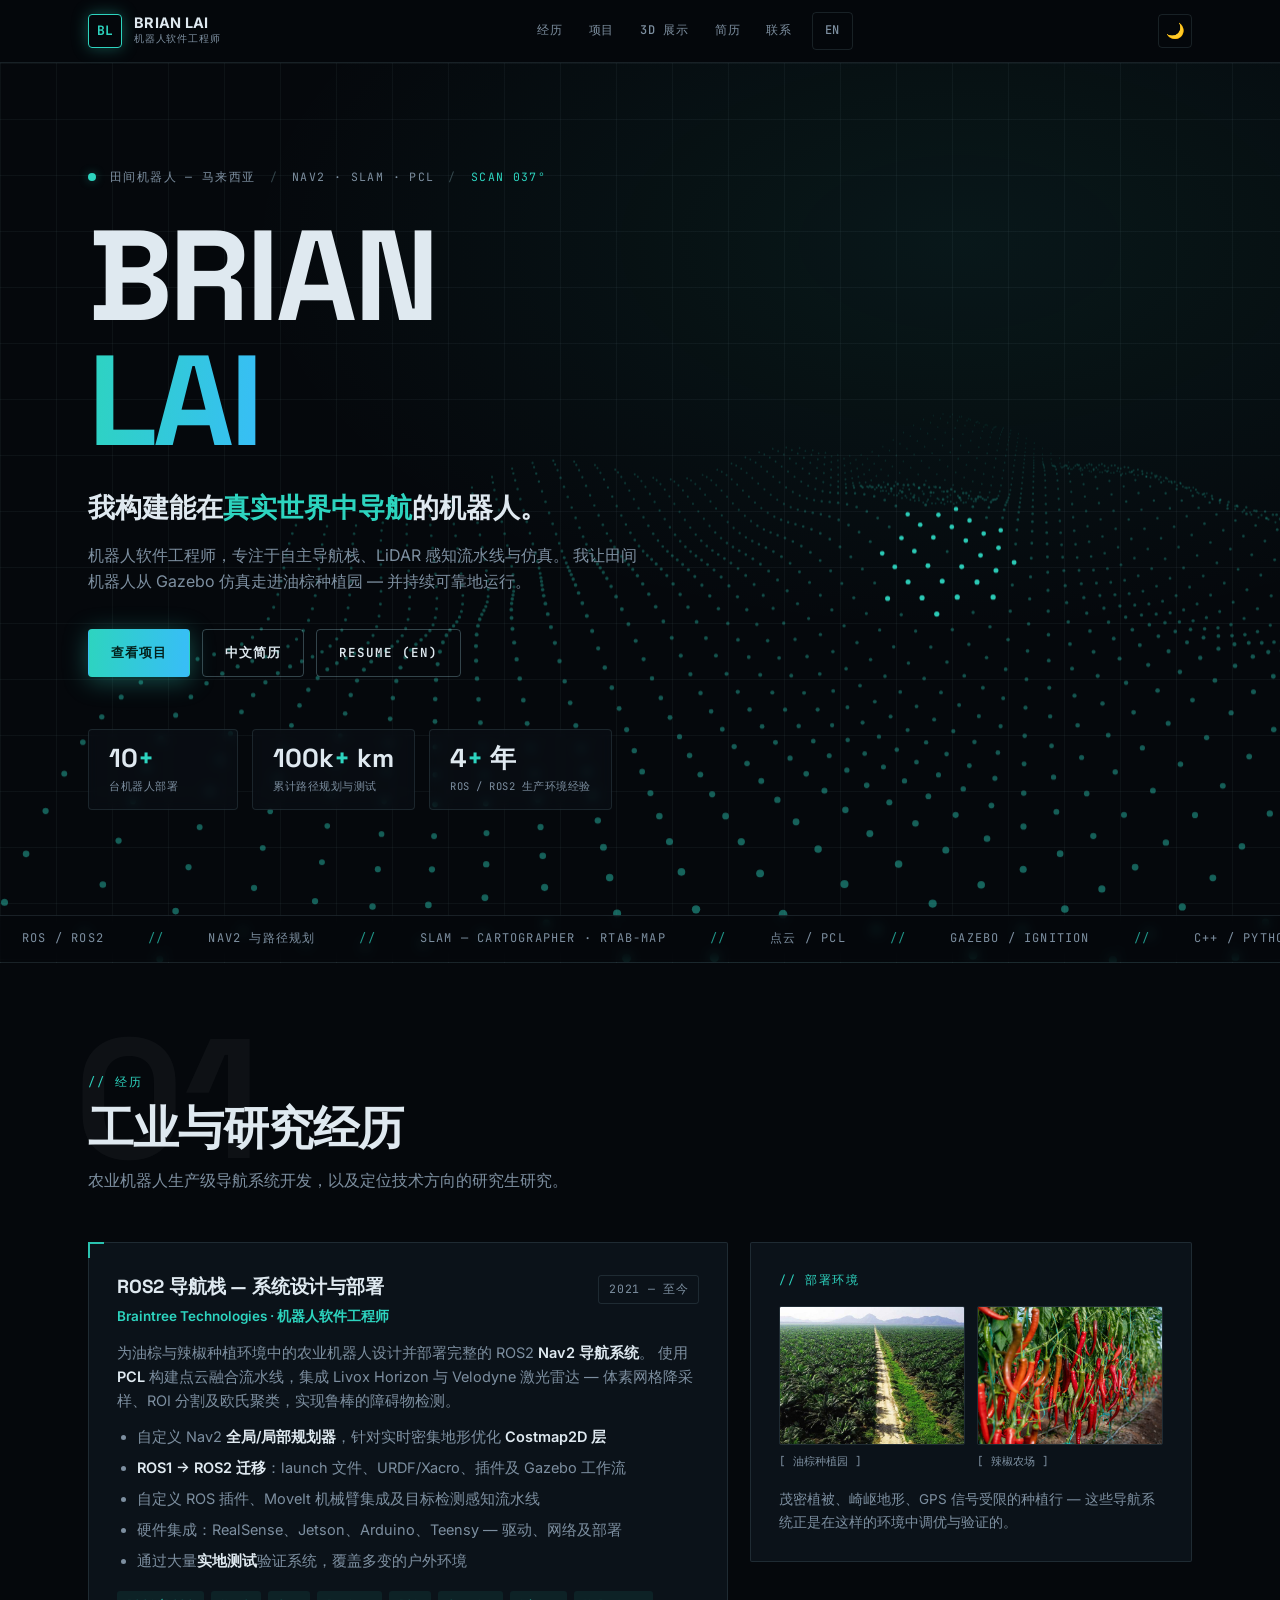
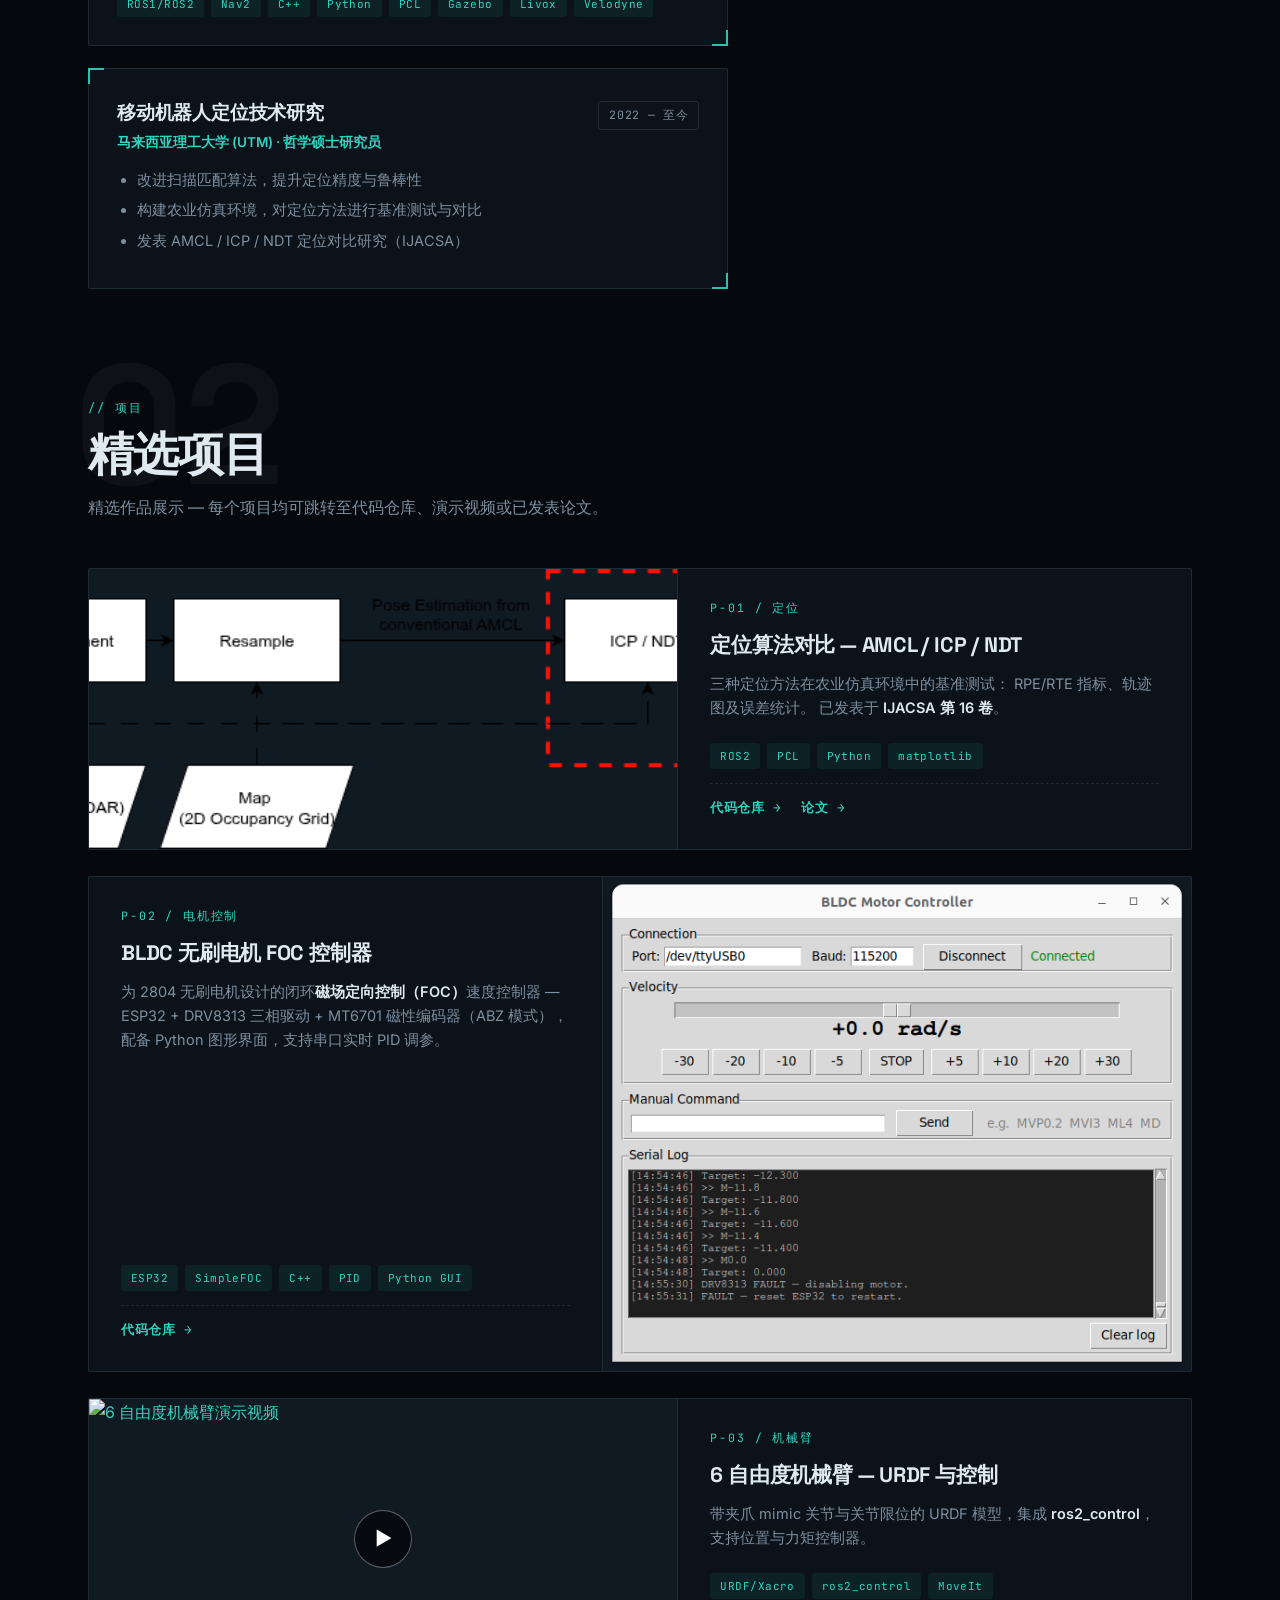
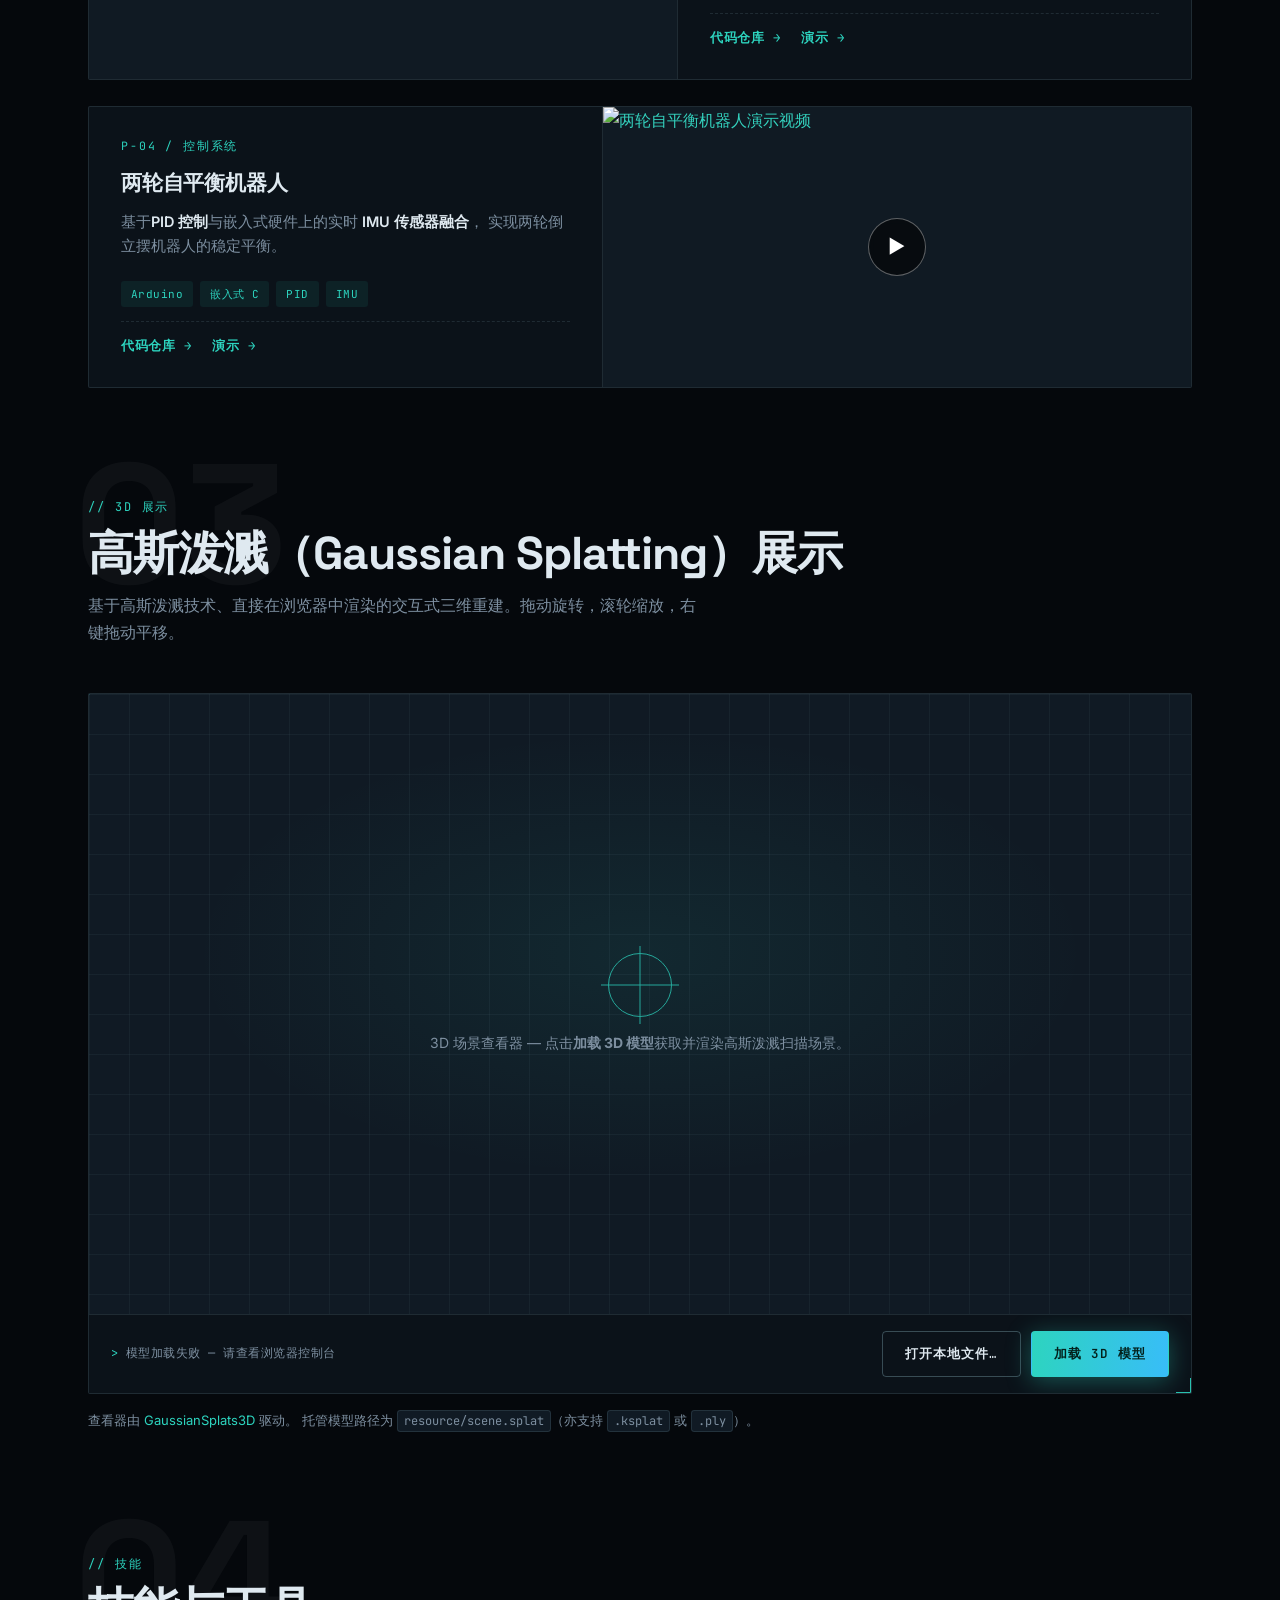
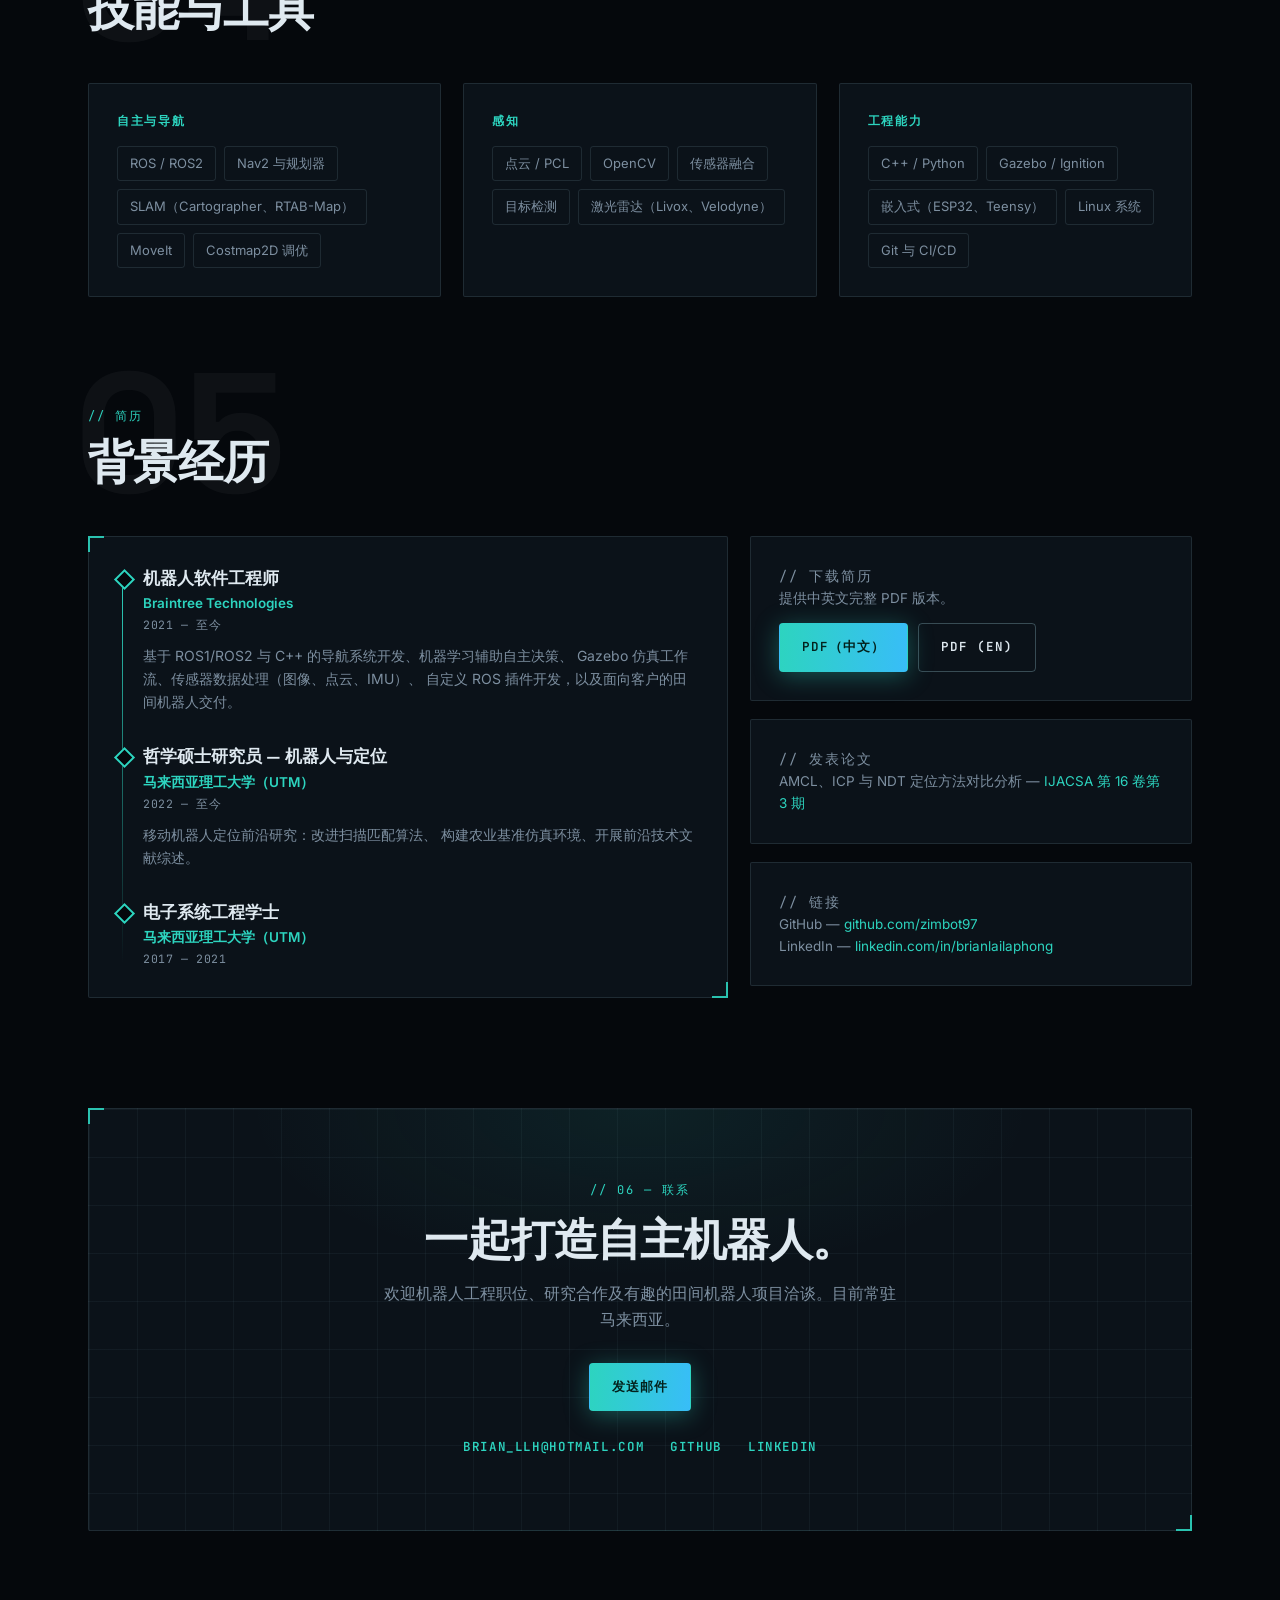
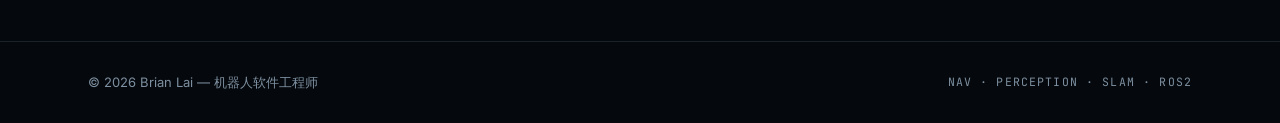
==== commit a2afcff5: "Add BL favicon; restore gripper_base_joint (wrist rotation) slider" ====
--- a/index_zh.html
+++ b/index_zh.html
@@ -12,6 +12,11 @@
   <link rel="preconnect" href="https://fonts.googleapis.com" />
   <link rel="preconnect" href="https://fonts.gstatic.com" crossorigin />
   <link href="https://fonts.googleapis.com/css2?family=Inter:wght@400;500;600;700&family=Space+Grotesk:wght@500;600;700&family=JetBrains+Mono:wght@400;500;600&display=swap" rel="stylesheet" />
+  <link rel="icon" href="./favicon.svg" type="image/svg+xml" />
+  <link rel="icon" href="./resource/favicon-32.png" sizes="32x32" type="image/png" />
+  <link rel="icon" href="./resource/favicon-16.png" sizes="16x16" type="image/png" />
+  <link rel="apple-touch-icon" href="./resource/apple-touch-icon.png" />
+
   <link rel="stylesheet" href="./assets/style.css" />
 
   <!-- Gaussian splat viewer (lazy-loaded on demand by assets/main.js) -->
--- a/assets/style.css
+++ b/assets/style.css
@@ -688,6 +688,110 @@
   border: 1px solid var(--border);
   padding: 2px 6px;
   border-radius: 3px;
+}
+
+/* ============================================================
+   URDF viewer (reuses splat viewer look)
+   ============================================================ */
+
+.urdf-card { padding: 0; overflow: hidden; }
+
+.urdf-stage {
+  position: relative;
+  width: 100%;
+  aspect-ratio: 16 / 9;
+  background:
+    linear-gradient(var(--grid-line) 1px, transparent 1px),
+    linear-gradient(90deg, var(--grid-line) 1px, transparent 1px),
+    radial-gradient(640px 320px at 50% 42%, var(--accent-soft), transparent 70%),
+    var(--surface-2);
+  background-size: 40px 40px, 40px 40px, auto, auto;
+}
+
+.urdf-stage canvas { display: block; width: 100% !important; height: 100% !important; }
+
+.urdf-placeholder {
+  position: absolute;
+  inset: 0;
+  display: flex;
+  flex-direction: column;
+  align-items: center;
+  justify-content: center;
+  gap: 14px;
+  text-align: center;
+  padding: 24px;
+}
+.urdf-placeholder .reticle {
+  width: 64px; height: 64px;
+  border: 1px solid var(--accent);
+  border-radius: 50%;
+  position: relative;
+  opacity: 0.75;
+}
+.urdf-placeholder .reticle::before,
+.urdf-placeholder .reticle::after { content: ""; position: absolute; background: var(--accent); }
+.urdf-placeholder .reticle::before { left: 50%; top: -8px; bottom: -8px; width: 1px; transform: translateX(-50%); }
+.urdf-placeholder .reticle::after { top: 50%; left: -8px; right: -8px; height: 1px; transform: translateY(-50%); }
+.urdf-placeholder p { color: var(--muted); font-size: 14px; margin: 0; max-width: 52ch; }
+
+.urdf-toolbar {
+  display: flex;
+  align-items: flex-start;
+  justify-content: space-between;
+  flex-wrap: wrap;
+  gap: 16px;
+  padding: 16px 22px;
+  border-top: 1px solid var(--border);
+  background: var(--surface);
+}
+
+.urdf-status { font-size: 12px; color: var(--muted); letter-spacing: 0.04em; align-self: center; }
+.urdf-status::before { content: "> "; color: var(--accent); }
+
+.urdf-panel {
+  display: flex;
+  flex-direction: column;
+  gap: 14px;
+  flex: 1 1 340px;
+  max-width: 560px;
+}
+
+.urdf-controls {
+  display: grid;
+  grid-template-columns: repeat(2, minmax(180px, 1fr));
+  gap: 8px 20px;
+}
+
+.urdf-tabs {
+  display: flex;
+  align-items: center;
+  flex-wrap: wrap;
+  gap: 10px;
+  padding-top: 12px;
+  border-top: 1px solid var(--border);
+}
+.urdf-tabs-label { font-size: 11px; color: var(--muted); letter-spacing: 0.04em; margin-right: 4px; }
+.urdf-tab { padding: 8px 16px; font-size: 13px; }
+.urdf-tab:disabled { opacity: 0.45; cursor: default; }
+
+.urdf-slider {
+  display: grid;
+  grid-template-columns: 130px 1fr;
+  align-items: center;
+  gap: 10px;
+  font-size: 11px;
+}
+.urdf-slider span { color: var(--muted); overflow: hidden; text-overflow: ellipsis; white-space: nowrap; }
+.urdf-slider input[type="range"] {
+  width: 100%;
+  accent-color: var(--accent);
+  height: 4px;
+  cursor: pointer;
+}
+
+@media (max-width: 640px) {
+  .urdf-controls { grid-template-columns: 1fr; }
+  .urdf-slider { grid-template-columns: 110px 1fr; }
 }
 
 /* ============================================================
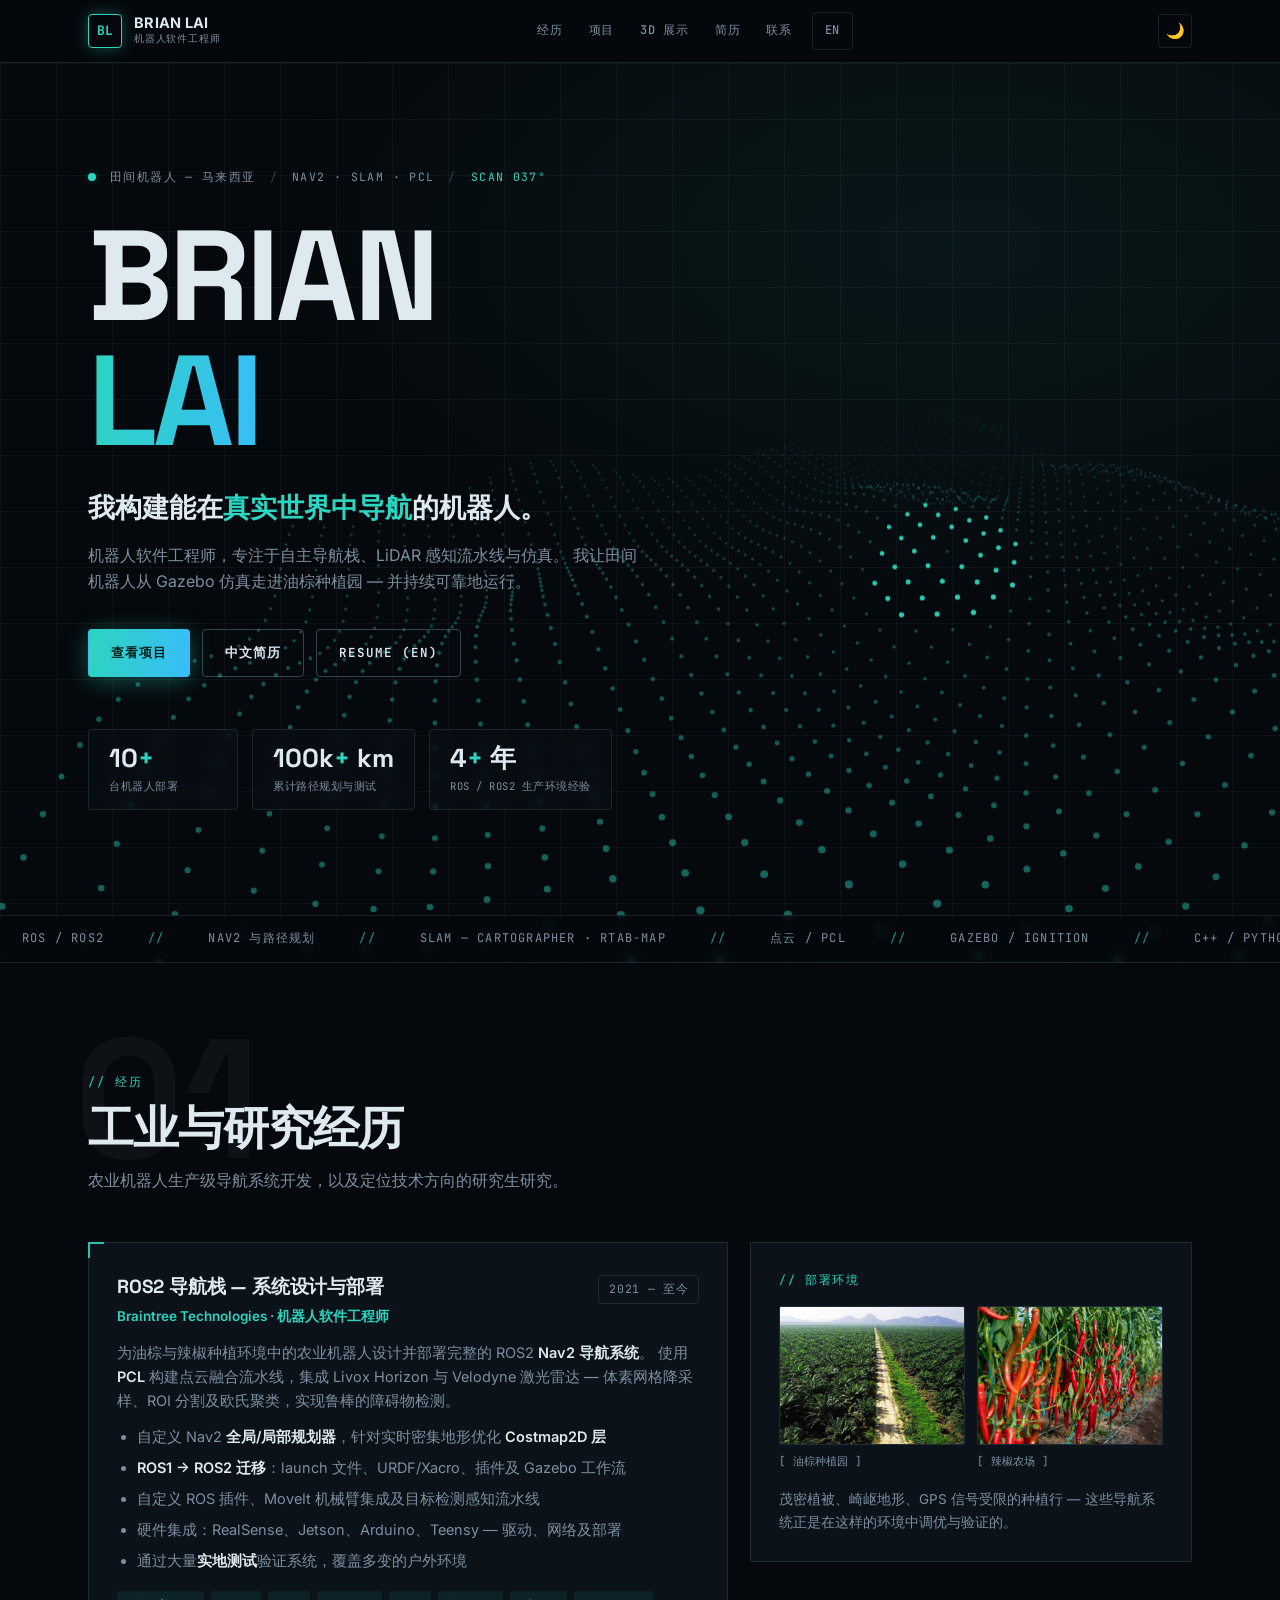
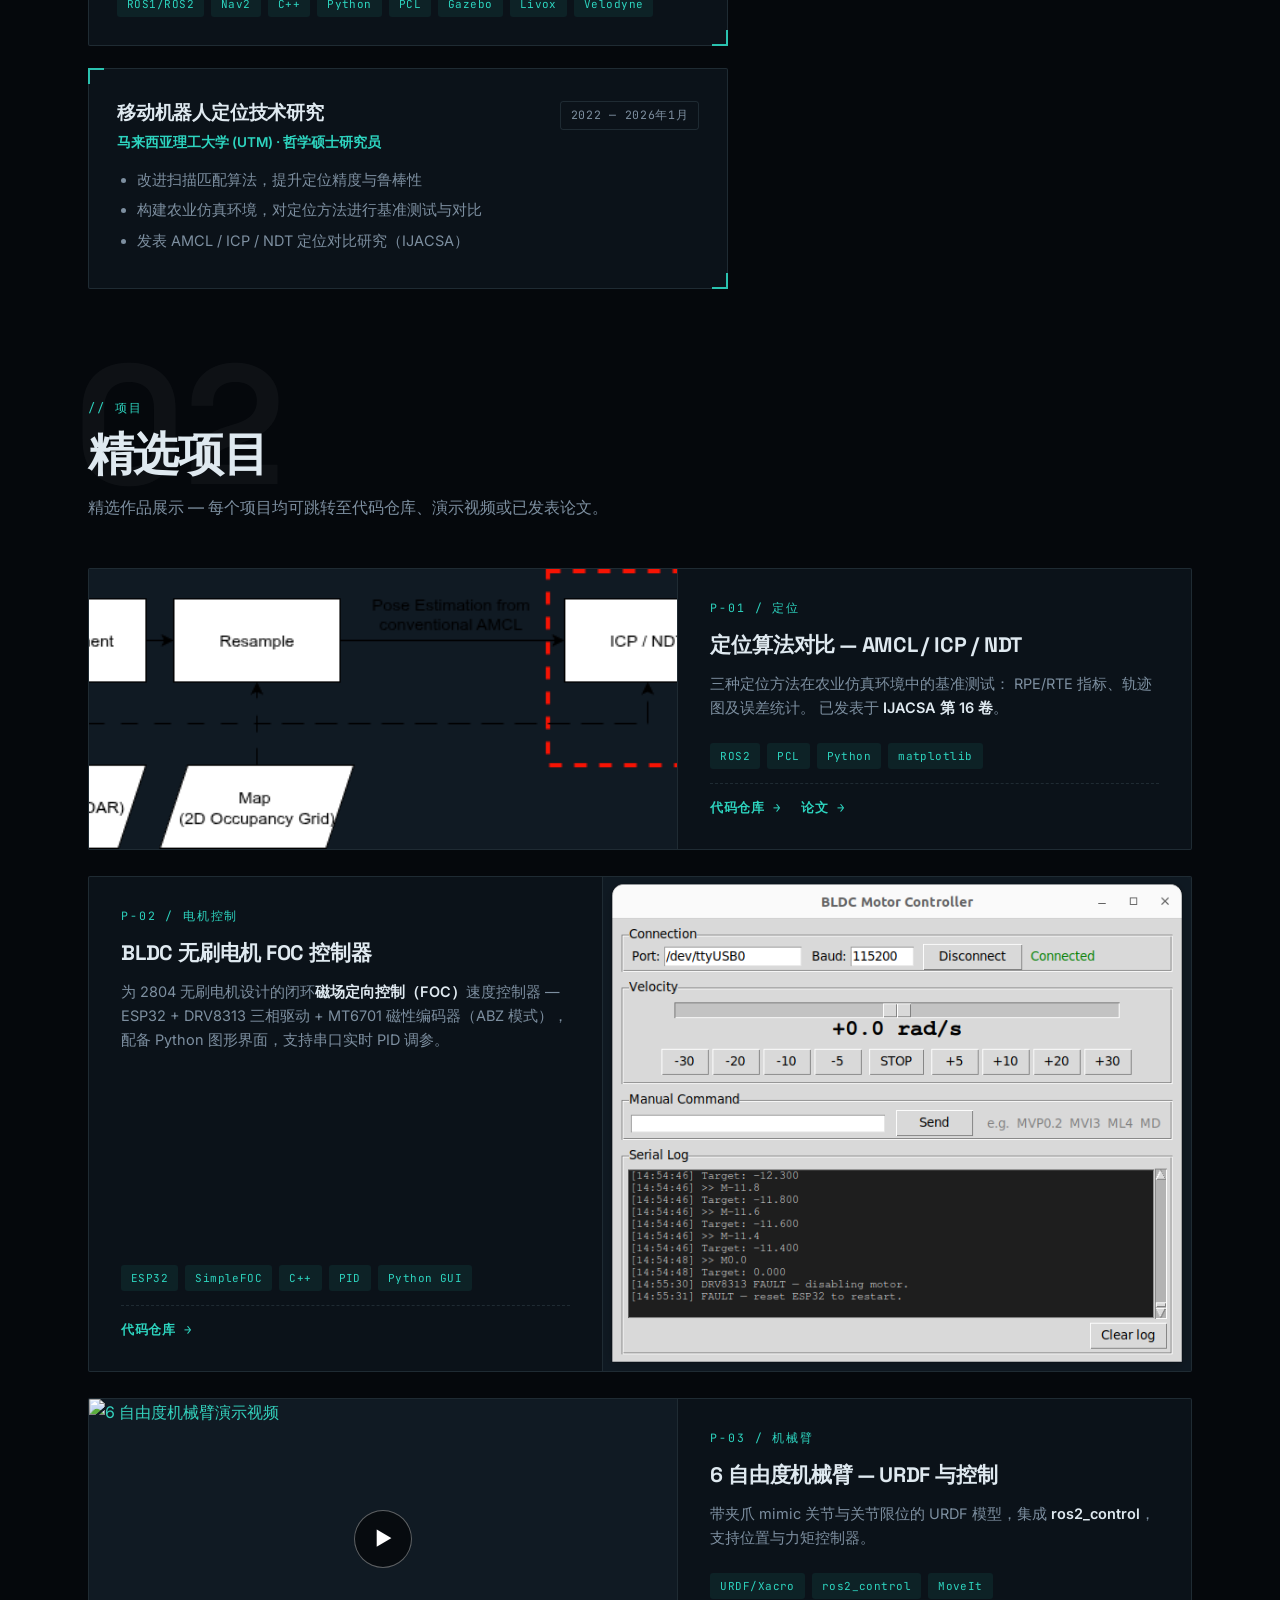
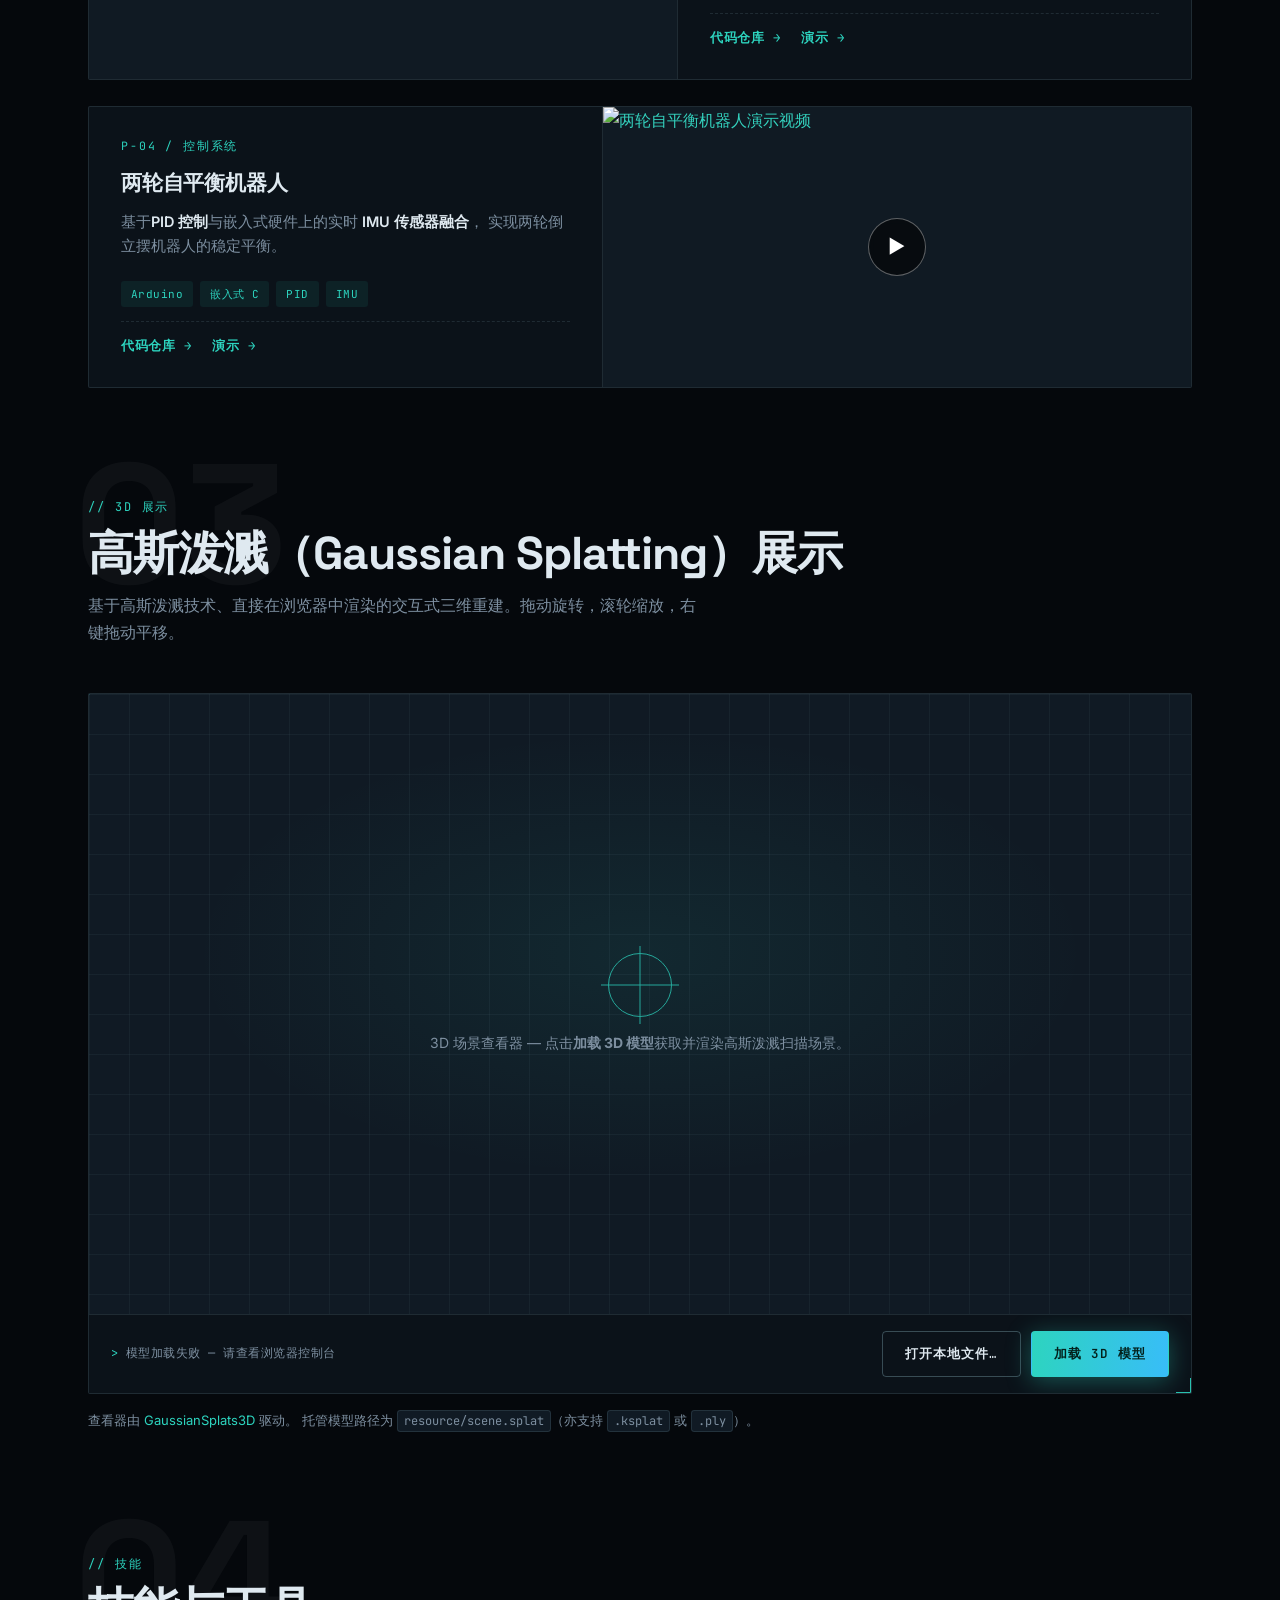
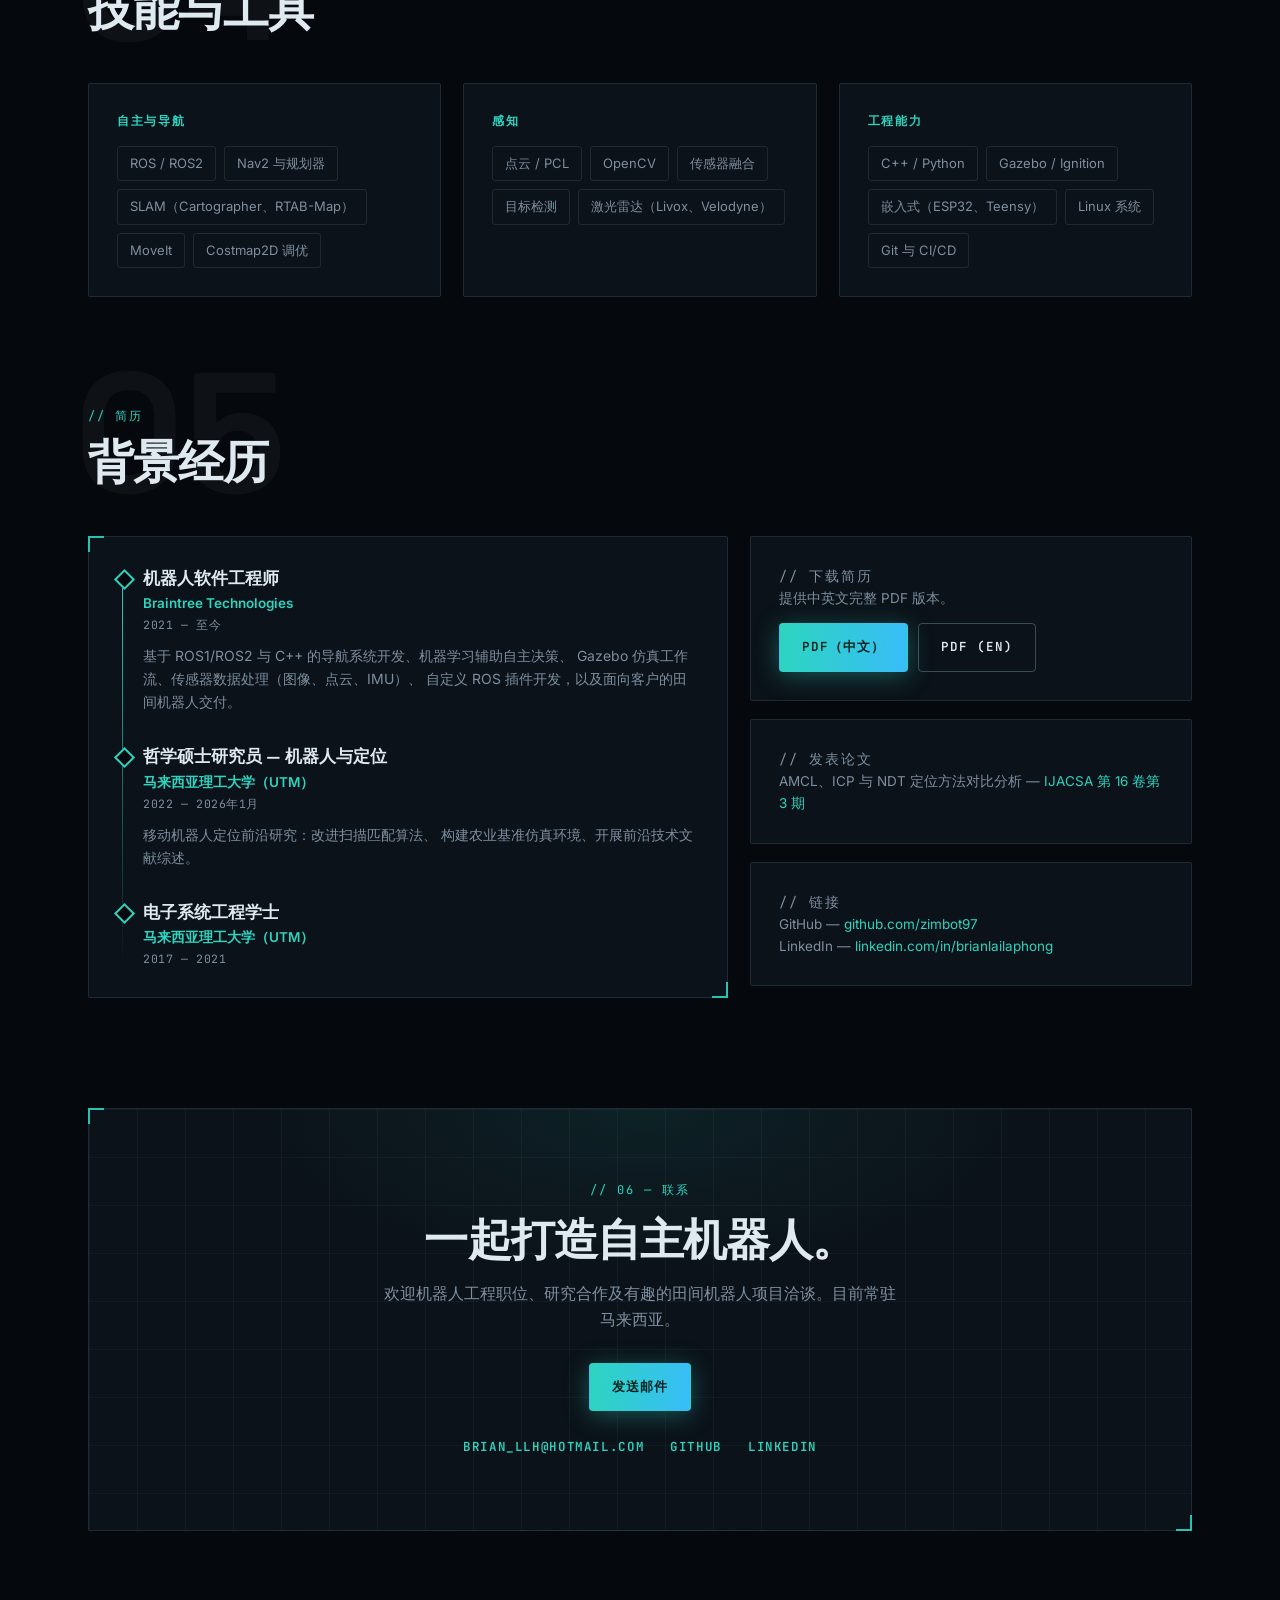
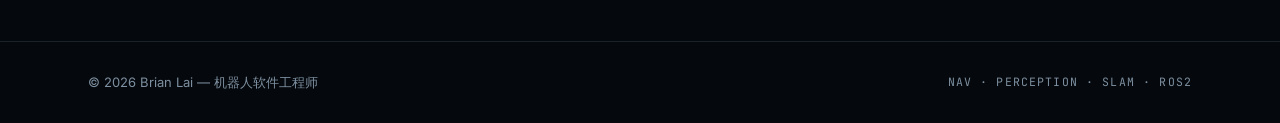
==== commit 923794c0: "Update MPhil end date to 2026 Jan" ====
--- a/index_zh.html
+++ b/index_zh.html
@@ -165,7 +165,7 @@
                 <h3>移动机器人定位技术研究</h3>
                 <div class="exp-org">马来西亚理工大学 (UTM) · 哲学硕士研究员</div>
               </div>
-              <div class="exp-date">2022 — 至今</div>
+              <div class="exp-date">2022 — 2026年1月</div>
             </div>
             <div class="exp-body">
               <ul style="margin-top:0">
@@ -394,7 +394,7 @@
             <div class="timeline-item">
               <h3>哲学硕士研究员 — 机器人与定位</h3>
               <div class="where">马来西亚理工大学（UTM）</div>
-              <div class="when">2022 — 至今</div>
+              <div class="when">2022 — 2026年1月</div>
               <p>移动机器人定位前沿研究：改进扫描匹配算法、
                  构建农业基准仿真环境、开展前沿技术文献综述。</p>
             </div>
